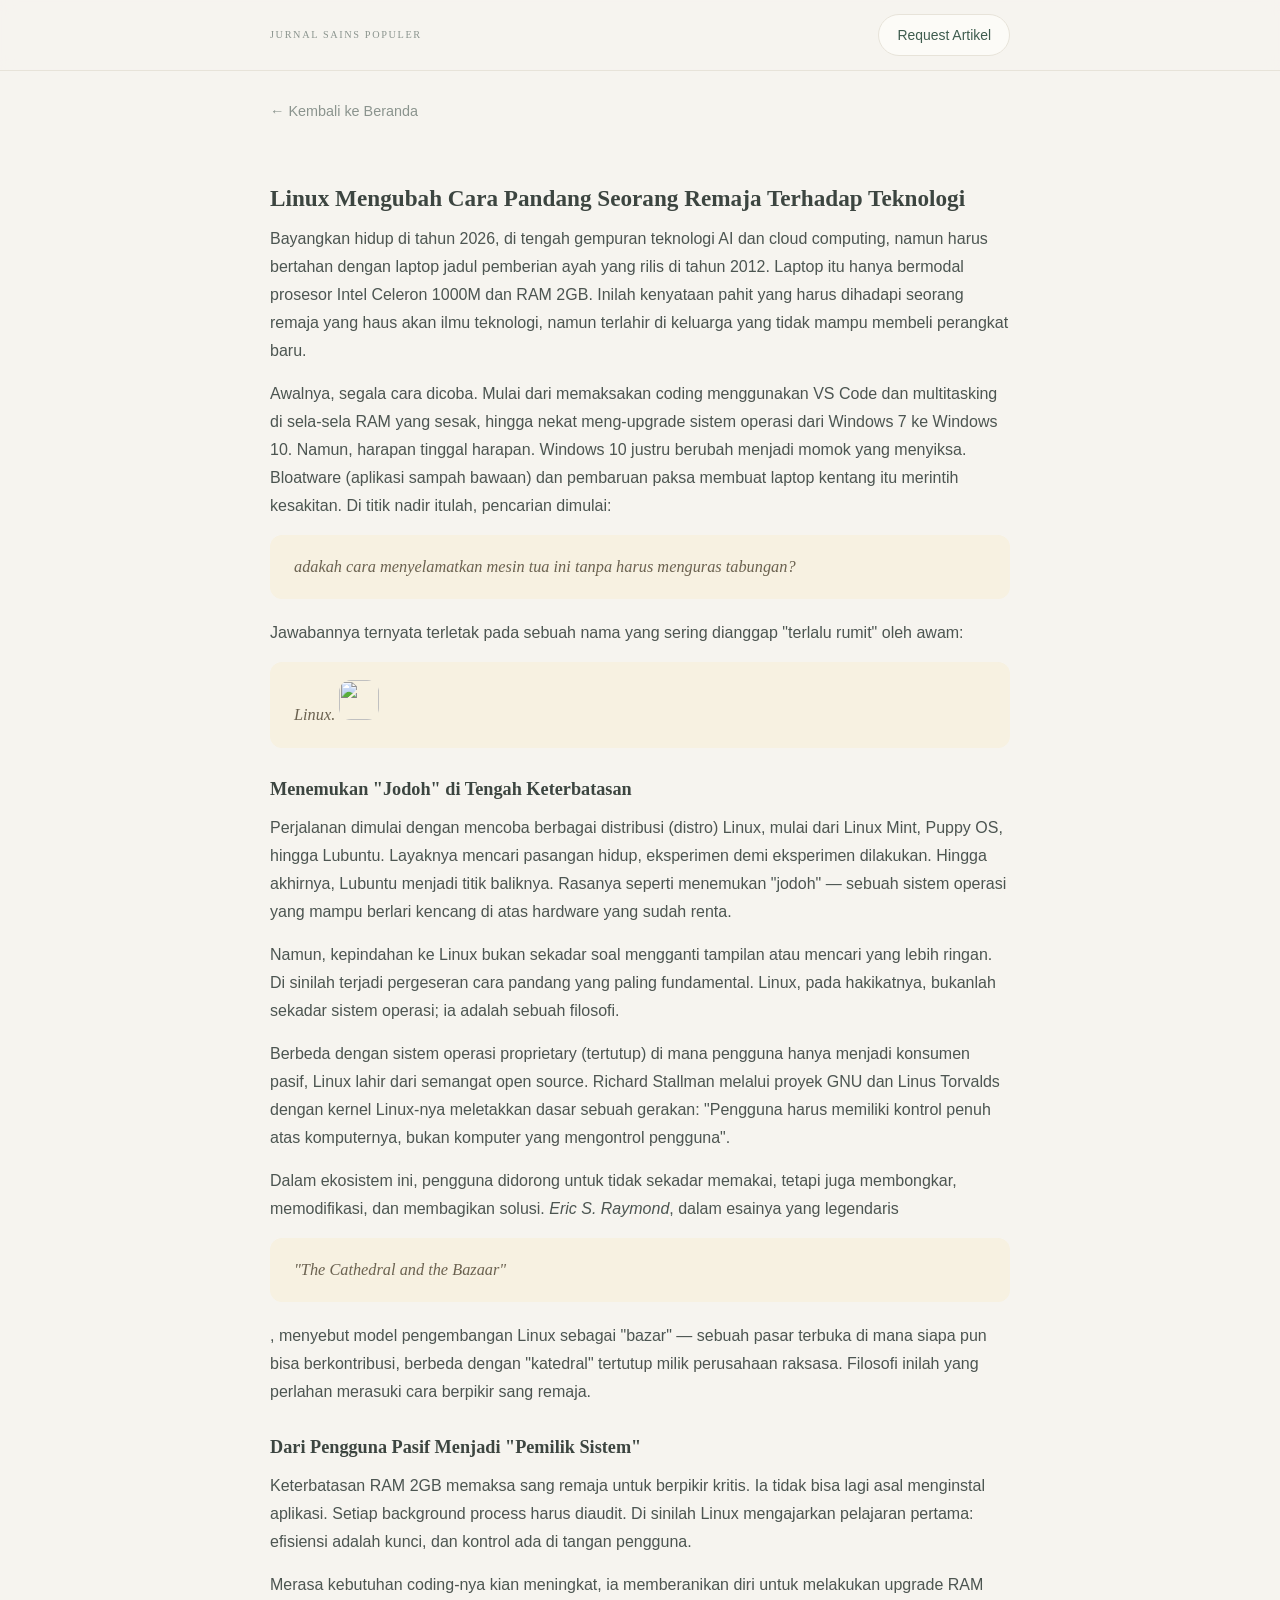
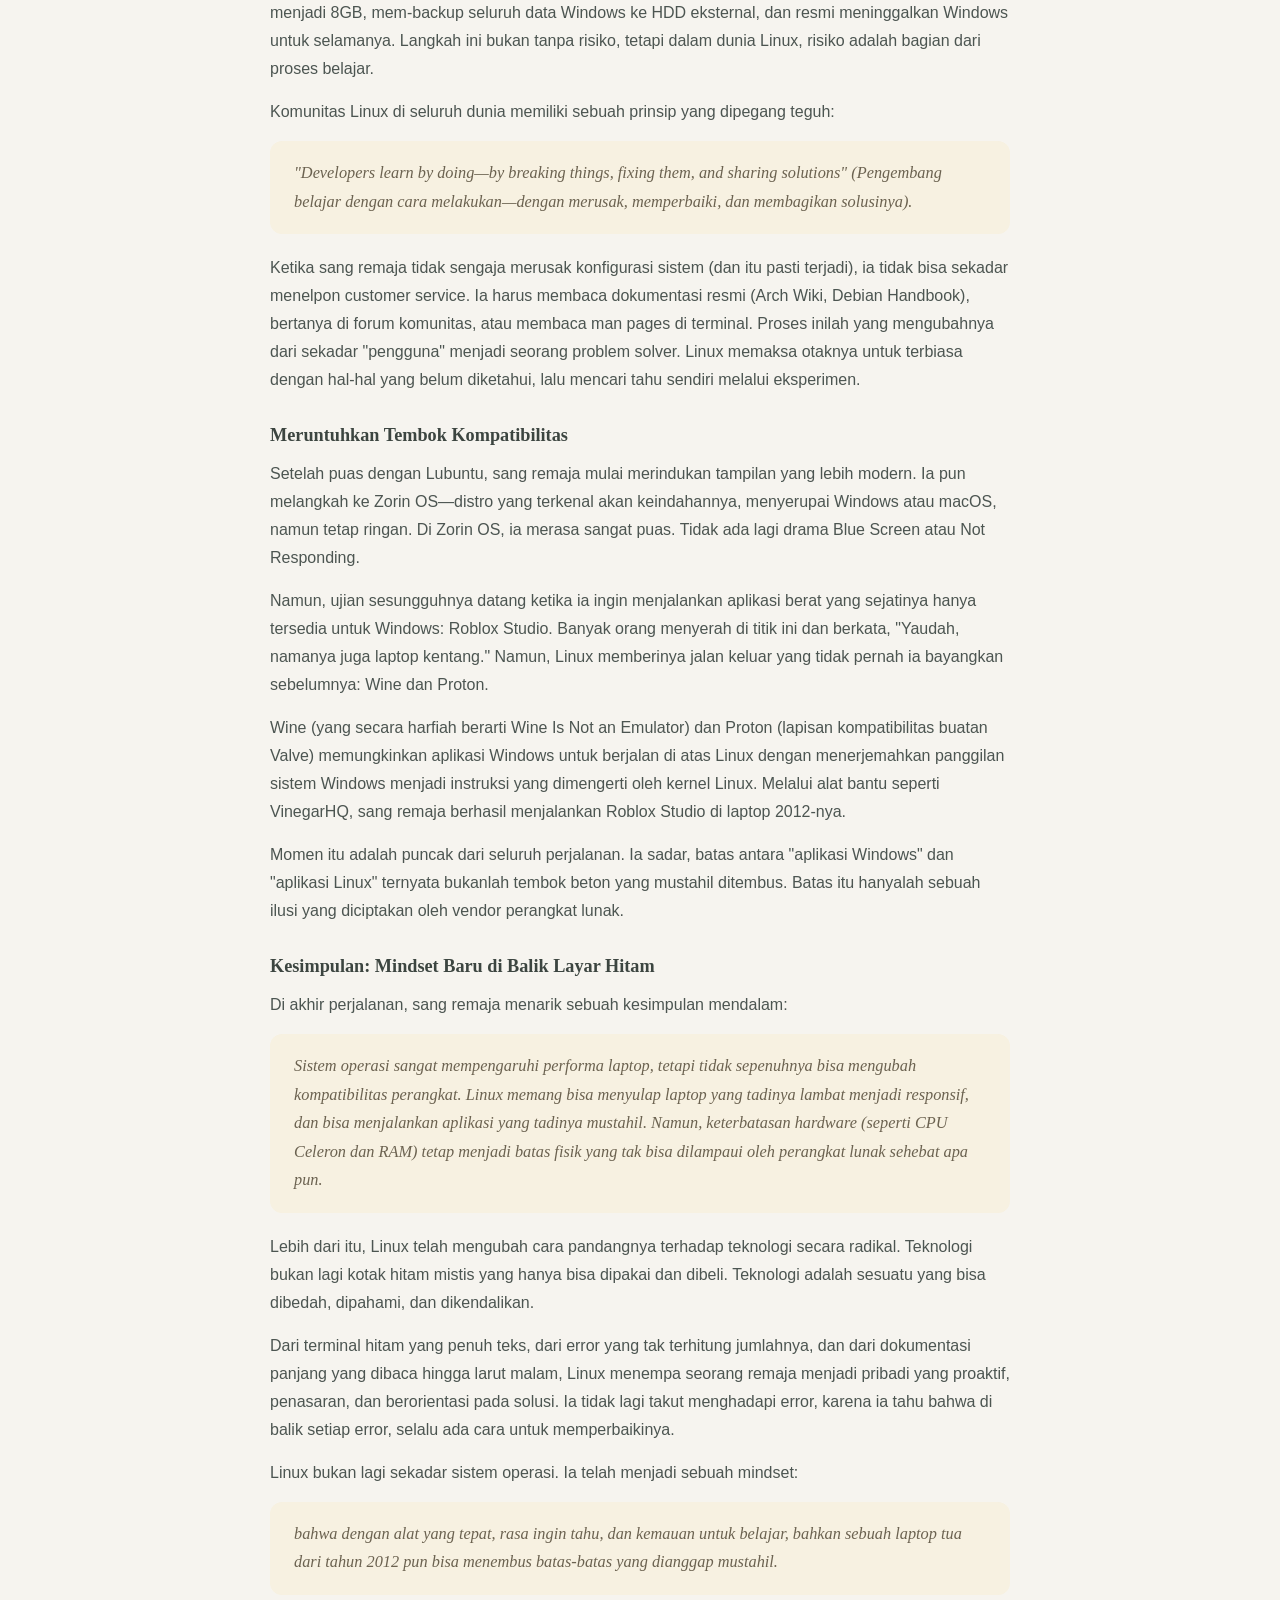
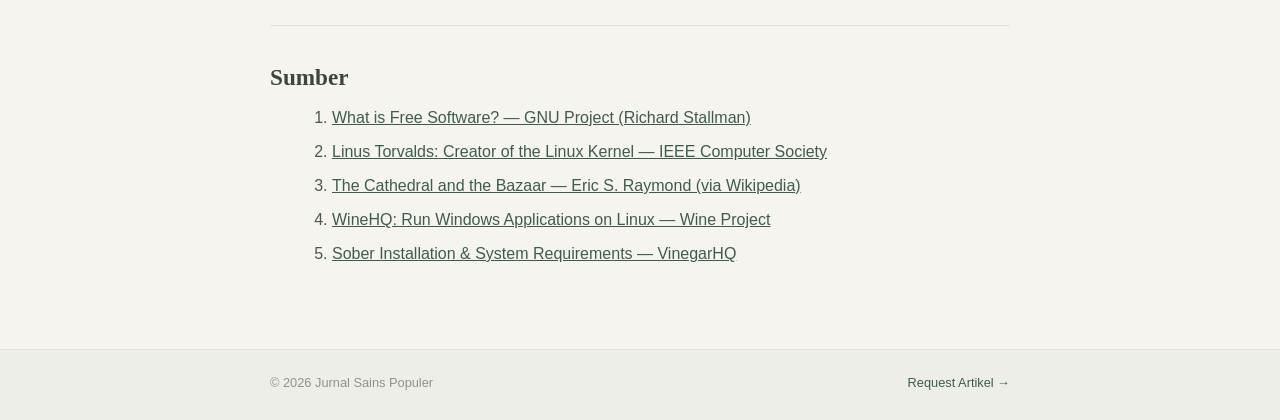
==== artikel.html @ 6168093f "update artikel.html" ====
<!DOCTYPE html>
<html lang="id">
<head>
  <meta charset="UTF-8" />
  <meta name="viewport" content="width=device-width, initial-scale=1.0" />
  <title>Artikel</title>
  <meta name="description" content="Artikel ilmiah populer." />
  <link rel="icon" href="data:image/svg+xml,%3Csvg xmlns='http://www.w3.org/2000/svg' viewBox='0 0 64 64'%3E%3Ccircle cx='32' cy='32' r='28' fill='%23a9c2b3'/%3E%3Ccircle cx='32' cy='32' r='11' fill='%23f6f4ef'/%3E%3C/svg%3E" />
  <link rel="stylesheet" href="style.css" />
</head>
<body>

  <!-- ===== HEADER (sama di semua halaman) ===== -->
  <header class="site-header">
    <div class="wrap header-inner">
      <a class="logo" href="index.html"><small>Jurnal Sains Populer</small></a>
      <a class="btn-header" href="mailto:bisma2024surabaya@gmail.com?subject=Request%20Artikel%20Ilmiah%20Populer">Request Artikel</a>
    </div>
  </header>

  <main class="wrap">
    <a class="back" href="index.html">← Kembali ke Beranda</a>

    <article>
      <!-- ==========================================================
           HALAMAN ARTIKEL — TEKS SENGAJA DIKOSONGKAN (isi sendiri)

           • Semua style sudah siap: cukup tulis teks di dalam
             .article-head dan .article-body mengikuti contoh.
           • Contoh di bawah masih dibungkus tanda komentar sehingga
             tidak terlihat. Hapus tanda pembungkusnya untuk melihat
             stylenya, lalu ganti dengan tulisanmu sendiri.
           • Untuk artikel baru: salin file ini, ganti nama filenya
             (mis. artikel-2.html), lalu tambahkan kartunya di
             index.html.
           ========================================================== -->

      <!-- ===== KEPALA ARTIKEL: kategori, judul, penulis ===== -->
      <header class="article-head">
        <!-- CONTOH (hapus pembungkus komentar untuk mencoba):

        <p class="card-cat"><span class="dot dot-fisika"></span>Fisika</p>
        <h1 class="article-title">Judul artikel ditulis di sini</h1>
        <p class="lede">Kalimat pembuka singkat yang menggambarkan isi artikel.</p>
        <p class="byline">Oleh <strong>Nama Penulis</strong> · 5 menit baca</p>

        -->
      </header>

      <!-- ===== ISI ARTIKEL: tulis teks di sini ===== -->
      <div class="article-body">
        <!-- CONTOH FORMAT (hapus pembungkus komentar untuk mencoba):

        <p>Paragraf pembuka artikel. Ceritakan dengan singkat mengapa topik ini menarik dan penting untuk dibaca.</p>

        <h2>Judul Bagian</h2>
        <p>Isi paragraf bagian ini. Tulis sepanjang yang kamu mau, gaya tulisannya sudah menyesuaikan secara otomatis.</p>

        <h3>Sub-bagian</h3>
        <p>Isi sub-bagian ditulis di sini.</p>

        <div class="quote">
          <p>"Kalimat penting atau kutipan menarik ditulis di sini."</p>
          <cite>Sumber atau nama tokoh</cite>
        </div>

        <ul>
          <li>Poin daftar pertama</li>
          <li>Poin daftar kedua</li>
        </ul>

        <div class="fact">
          <p class="fact-title">Tahukah kamu?</p>
          <p>Fakta singkat yang menarik ditulis di sini.</p>
        </div>

        <hr />

        <p>Paragraf penutup artikel.</p>

        -->
<h2>Linux Mengubah Cara Pandang Seorang Remaja Terhadap Teknologi</h2>

<p> Bayangkan hidup di tahun 2026, di tengah gempuran teknologi AI dan cloud computing, namun harus bertahan dengan laptop jadul pemberian ayah yang rilis di tahun 2012. Laptop itu hanya bermodal prosesor Intel Celeron 1000M dan RAM 2GB. Inilah kenyataan pahit yang harus dihadapi seorang remaja yang haus akan ilmu teknologi, namun terlahir di keluarga yang tidak mampu membeli perangkat baru.</p>

<p> Awalnya, segala cara dicoba. Mulai dari memaksakan coding menggunakan VS Code dan multitasking di sela-sela RAM yang sesak, hingga nekat meng-upgrade sistem operasi dari Windows 7 ke Windows 10. Namun, harapan tinggal harapan. Windows 10 justru berubah menjadi momok yang menyiksa. Bloatware (aplikasi sampah bawaan) dan pembaruan paksa membuat laptop kentang itu merintih kesakitan. Di titik nadir itulah, pencarian dimulai: <div class="quote">adakah cara menyelamatkan mesin tua ini tanpa harus menguras tabungan?</div></p>

<p> Jawabannya ternyata terletak pada sebuah nama yang sering dianggap "terlalu rumit" oleh awam: <div class="quote">Linux.
<img src="https://thumb.wikimedia.org/wikipedia/commons/thumb/3/35/Tux.svg/1280px-Tux.svg.png?utm_source=en.wikipedia.org&utm_campaign=index&utm_content=thumbnail" width="40" height="40"></div></p>

<h3>Menemukan "Jodoh" di Tengah Keterbatasan</h3>

<p> Perjalanan dimulai dengan mencoba berbagai distribusi (distro) Linux, mulai dari Linux Mint, Puppy OS, hingga Lubuntu. Layaknya mencari pasangan hidup, eksperimen demi eksperimen dilakukan. Hingga akhirnya, Lubuntu menjadi titik baliknya. Rasanya seperti menemukan "jodoh" — sebuah sistem operasi yang mampu berlari kencang di atas hardware yang sudah renta.</p>

<p> Namun, kepindahan ke Linux bukan sekadar soal mengganti tampilan atau mencari yang lebih ringan. Di sinilah terjadi pergeseran cara pandang yang paling fundamental. Linux, pada hakikatnya, bukanlah sekadar sistem operasi; ia adalah sebuah filosofi.</p>

<p> Berbeda dengan sistem operasi proprietary (tertutup) di mana pengguna hanya menjadi konsumen pasif, Linux lahir dari semangat open source. Richard Stallman melalui proyek GNU dan Linus Torvalds dengan kernel Linux-nya meletakkan dasar sebuah gerakan: "Pengguna harus memiliki kontrol penuh atas komputernya, bukan komputer yang mengontrol pengguna".</p>

<p> Dalam ekosistem ini, pengguna didorong untuk tidak sekadar memakai, tetapi juga membongkar, memodifikasi, dan membagikan solusi. <cite>Eric S. Raymond</cite>, dalam esainya yang legendaris<div class="quote"><p>"The Cathedral and the Bazaar"</p></div>, menyebut model pengembangan Linux sebagai "bazar" — sebuah pasar terbuka di mana siapa pun bisa berkontribusi, berbeda dengan "katedral" tertutup milik perusahaan raksasa. Filosofi inilah yang perlahan merasuki cara berpikir sang remaja.</p>

<h3>Dari Pengguna Pasif Menjadi "Pemilik Sistem"</h3>

<p> Keterbatasan RAM 2GB memaksa sang remaja untuk berpikir kritis. Ia tidak bisa lagi asal menginstal aplikasi. Setiap background process harus diaudit. Di sinilah Linux mengajarkan pelajaran pertama: efisiensi adalah kunci, dan kontrol ada di tangan pengguna.</p>

<p> Merasa kebutuhan coding-nya kian meningkat, ia memberanikan diri untuk melakukan upgrade RAM menjadi 8GB, mem-backup seluruh data Windows ke HDD eksternal, dan resmi meninggalkan Windows untuk selamanya. Langkah ini bukan tanpa risiko, tetapi dalam dunia Linux, risiko adalah bagian dari proses belajar.</p>

<p> Komunitas Linux di seluruh dunia memiliki sebuah prinsip yang dipegang teguh: <div class="quote">"Developers learn by doing—by breaking things, fixing them, and sharing solutions" (Pengembang belajar dengan cara melakukan—dengan merusak, memperbaiki, dan membagikan solusinya).</div></p>

<p> Ketika sang remaja tidak sengaja merusak konfigurasi sistem (dan itu pasti terjadi), ia tidak bisa sekadar menelpon customer service. Ia harus membaca dokumentasi resmi (Arch Wiki, Debian Handbook), bertanya di forum komunitas, atau membaca man pages di terminal. Proses inilah yang mengubahnya dari sekadar "pengguna" menjadi seorang problem solver. Linux memaksa otaknya untuk terbiasa dengan hal-hal yang belum diketahui, lalu mencari tahu sendiri melalui eksperimen.</p>

<h3>Meruntuhkan Tembok Kompatibilitas</h3>

<p> Setelah puas dengan Lubuntu, sang remaja mulai merindukan tampilan yang lebih modern. Ia pun melangkah ke Zorin OS—distro yang terkenal akan keindahannya, menyerupai Windows atau macOS, namun tetap ringan. Di Zorin OS, ia merasa sangat puas. Tidak ada lagi drama Blue Screen atau Not Responding.</p>

<p> Namun, ujian sesungguhnya datang ketika ia ingin menjalankan aplikasi berat yang sejatinya hanya tersedia untuk Windows: Roblox Studio. Banyak orang menyerah di titik ini dan berkata, "Yaudah, namanya juga laptop kentang." Namun, Linux memberinya jalan keluar yang tidak pernah ia bayangkan sebelumnya: Wine dan Proton.</p>

<p> Wine (yang secara harfiah berarti Wine Is Not an Emulator) dan Proton (lapisan kompatibilitas buatan Valve) memungkinkan aplikasi Windows untuk berjalan di atas Linux dengan menerjemahkan panggilan sistem Windows menjadi instruksi yang dimengerti oleh kernel Linux. Melalui alat bantu seperti VinegarHQ, sang remaja berhasil menjalankan Roblox Studio di laptop 2012-nya.</p>

<p> Momen itu adalah puncak dari seluruh perjalanan. Ia sadar, batas antara "aplikasi Windows" dan "aplikasi Linux" ternyata bukanlah tembok beton yang mustahil ditembus. Batas itu hanyalah sebuah ilusi yang diciptakan oleh vendor perangkat lunak.</p>

<h3>Kesimpulan: Mindset Baru di Balik Layar Hitam</h3>

<p> Di akhir perjalanan, sang remaja menarik sebuah kesimpulan mendalam: <div class="quote">Sistem operasi sangat mempengaruhi performa laptop, tetapi tidak sepenuhnya bisa mengubah kompatibilitas perangkat. Linux memang bisa menyulap laptop yang tadinya lambat menjadi responsif, dan bisa menjalankan aplikasi yang tadinya mustahil. Namun, keterbatasan hardware (seperti CPU Celeron dan RAM) tetap menjadi batas fisik yang tak bisa dilampaui oleh perangkat lunak sehebat apa pun.</div></p>

<p> Lebih dari itu, Linux telah mengubah cara pandangnya terhadap teknologi secara radikal. Teknologi bukan lagi kotak hitam mistis yang hanya bisa dipakai dan dibeli. Teknologi adalah sesuatu yang bisa dibedah, dipahami, dan dikendalikan.</p>

<p> Dari terminal hitam yang penuh teks, dari error yang tak terhitung jumlahnya, dan dari dokumentasi panjang yang dibaca hingga larut malam, Linux menempa seorang remaja menjadi pribadi yang proaktif, penasaran, dan berorientasi pada solusi. Ia tidak lagi takut menghadapi error, karena ia tahu bahwa di balik setiap error, selalu ada cara untuk memperbaikinya.</p>

<p> Linux bukan lagi sekadar sistem operasi. Ia telah menjadi sebuah mindset: <div class="quote">bahwa dengan alat yang tepat, rasa ingin tahu, dan kemauan untuk belajar, bahkan sebuah laptop tua dari tahun 2012 pun bisa menembus batas-batas yang dianggap mustahil.</div></p>

<hr />

<h2>Sumber</h2>
<ol>
  <li>
    <a href="https://www.gnu.org/philosophy/free-sw.html" target="_blank">
      What is Free Software? — GNU Project (Richard Stallman)
    </a>
  </li>
  <li>
    <a href="https://www.computer.org/profiles/linus-torvalds" target="_blank">
      Linus Torvalds: Creator of the Linux Kernel — IEEE Computer Society
    </a>
  </li>
  <li>
    <a href="https://en.wikipedia.org/wiki/The_Cathedral_and_the_Bazaar" target="_blank">
      The Cathedral and the Bazaar — Eric S. Raymond (via Wikipedia)
    </a>
  </li>
  <li>
    <a href="https://www.winehq.org/" target="_blank">
      WineHQ: Run Windows Applications on Linux — Wine Project
    </a>
  </li>
  <li>
    <a href="https://vinegarhq.org/Sober/Installation.html" target="_blank">
      Sober Installation & System Requirements — VinegarHQ
    </a>
  </li>
</ol>
      </div>
    </article>
  </main>

  <!-- ===== FOOTER (sama di semua halaman) ===== -->
  <footer class="site-footer">
    <div class="wrap footer-bottom">
      <span>© <span data-year>2026</span> Jurnal Sains Populer</span>
      <a href="mailto:bisma2024surabaya@gmail.com?subject=Request%20Artikel%20Ilmiah%20Populer">Request Artikel →</a>
    </div>
  </footer>

  <script src="script.js"></script>
</body>
</html>
---- style.css ----
/* ============================================================
   Spektrum — versi sederhana (HTML + CSS + JS murni)
   Palet lembut kontras rendah: kertas ivory hangat, tinta hijau
   keabu-abuan, aksen sage. Tanpa hitam murni & warna pekat.
   ============================================================ */

:root {
  --bg: #f6f4ef;          /* kertas ivory */
  --surface: #fcfbf7;     /* kartu */
  --ink: #4c5551;         /* teks utama, bukan hitam */
  --ink-strong: #3c4540;  /* judul */
  --muted: #8b948e;       /* teks sekunder */
  --border: #e7e3d9;      /* garis halus */
  --accent: #5f8272;      /* sage */
  --accent-dark: #3e5c4e;
  --accent-soft: #e9f0ec; /* sage sangat muda */
  --amber-soft: #f7f1e1;  /* kutipan */
  --radius: 14px;
  --font-head: Georgia, "Times New Roman", serif;
}

* { box-sizing: border-box; }

html { scroll-behavior: smooth; }

body {
  margin: 0;
  background: var(--bg);
  color: var(--ink);
  font-family: -apple-system, BlinkMacSystemFont, "Segoe UI", Roboto, "Helvetica Neue", Arial, sans-serif;
  font-size: 16px;
  line-height: 1.75;
  -webkit-font-smoothing: antialiased;
}

::selection { background: #dbe6de; }

a:focus-visible {
  outline: 2px solid #9db8ab;
  outline-offset: 2px;
  border-radius: 4px;
}

.wrap { max-width: 780px; margin: 0 auto; padding: 0 20px; }

/* ---------- Header (sama di semua halaman) ---------- */
.site-header {
  position: sticky;
  top: 0;
  z-index: 10;
  background: rgba(246, 244, 239, 0.92);
  backdrop-filter: blur(8px);
  border-bottom: 1px solid var(--border);
}

.header-inner {
  display: flex;
  align-items: center;
  justify-content: space-between;
  gap: 16px;
  padding: 14px 20px;
}

.logo {
  font-family: var(--font-head);
  font-weight: 700;
  font-size: 1.3rem;
  color: var(--ink-strong);
  text-decoration: none;
  display: flex;
  align-items: baseline;
  gap: 10px;
  white-space: nowrap;
}

.logo small {
  font-weight: 400;
  font-size: 0.64rem;
  letter-spacing: 0.16em;
  text-transform: uppercase;
  color: var(--muted);
}

.btn-header {
  border: 1px solid var(--border);
  background: var(--surface);
  color: var(--accent-dark);
  text-decoration: none;
  border-radius: 999px;
  padding: 8px 18px;
  font-size: 0.87rem;
  white-space: nowrap;
  transition: border-color 0.2s, background 0.2s;
}

.btn-header:hover { border-color: #9db8ab; background: var(--accent-soft); }

/* ---------- Beranda: sapaan pembuka ---------- */
.intro { padding-top: 44px; }

.intro h1 {
  font-family: var(--font-head);
  font-weight: 600;
  font-size: 2.15rem;
  line-height: 1.2;
  color: var(--ink-strong);
  margin: 0 0 12px;
}

.intro p {
  color: var(--muted);
  max-width: 620px;
  margin: 0;
  font-size: 0.98rem;
}

.section-head {
  display: flex;
  align-items: baseline;
  gap: 10px;
  margin: 40px 0 18px;
}

.section-head h2 {
  font-family: var(--font-head);
  font-weight: 600;
  font-size: 1.35rem;
  color: var(--ink-strong);
  margin: 0;
}

.section-head span { font-size: 0.85rem; color: var(--muted); }

/* ---------- Kartu pilihan artikel ---------- */
.card {
  display: block;
  background: var(--surface);
  border: 1px solid var(--border);
  border-radius: var(--radius);
  padding: 22px 26px;
  text-decoration: none;
  color: inherit;
  transition: border-color 0.2s, transform 0.2s, box-shadow 0.2s;
}

.card + .card { margin-top: 14px; } /* jarak antar kartu bila pilihan ditambah */

.card:hover {
  border-color: #ccd8cd;
  transform: translateY(-2px);
  box-shadow: 0 8px 22px rgba(60, 69, 64, 0.07);
}

.card-cat {
  display: flex;
  align-items: center;
  gap: 7px;
  font-size: 0.74rem;
  letter-spacing: 0.07em;
  text-transform: uppercase;
  color: var(--muted);
  margin: 0;
}

.card-dot-meta {
  margin-left: auto;
  letter-spacing: 0;
  text-transform: none;
  font-size: 0.78rem;
}

.card h3 {
  font-family: var(--font-head);
  font-weight: 600;
  font-size: 1.3rem;
  line-height: 1.35;
  color: var(--ink-strong);
  margin: 8px 0;
  transition: color 0.2s;
}

.card:hover h3 { color: var(--accent-dark); }

.card-excerpt {
  color: var(--muted);
  font-size: 0.93rem;
  line-height: 1.65;
  margin: 0;
}

/* Titik warna kategori (ganti sesuai kebutuhan) */
.dot {
  width: 8px;
  height: 8px;
  border-radius: 50%;
  display: inline-block;
  flex-shrink: 0;
}

.dot-fisika      { background: #7c9c8c; }
.dot-antariksa   { background: #918aab; }
.dot-biologi     { background: #8ba36c; }
.dot-bumi        { background: #b39a6e; }
.dot-teknologi   { background: #7d9dab; }
.dot-kesehatan   { background: #b78d97; }

/* ---------- Panel request artikel ---------- */
.request {
  margin: 46px 0 8px;
  background: var(--accent-soft);
  border: 1px solid #d5e2d9;
  border-radius: var(--radius);
  padding: 34px 30px;
  text-align: center;
}

.request h2 {
  font-family: var(--font-head);
  font-weight: 600;
  font-size: 1.3rem;
  color: var(--ink-strong);
  margin: 0 0 8px;
}

.request > p {
  color: var(--ink);
  max-width: 480px;
  margin: 0 auto 20px;
  font-size: 0.95rem;
}

.request .request-mail {
  margin: 16px auto 0;
  font-size: 0.84rem;
  color: var(--muted);
}

.btn {
  display: inline-block;
  background: var(--accent);
  color: #f6f4ef;
  border-radius: 999px;
  padding: 11px 28px;
  text-decoration: none;
  font-size: 0.92rem;
  font-weight: 600;
  transition: background 0.2s;
}

.btn:hover { background: #55776a; }

/* ---------- Halaman artikel ---------- */
.back {
  display: inline-block;
  margin: 28px 0 22px;
  color: var(--muted);
  text-decoration: none;
  font-size: 0.9rem;
  transition: color 0.2s;
}

.back:hover { color: var(--accent-dark); }

.article-head { margin-bottom: 10px; }

.article-title {
  font-family: var(--font-head);
  font-weight: 600;
  font-size: 2rem;
  line-height: 1.25;
  color: var(--ink-strong);
  margin: 10px 0 14px;
}

.lede {
  color: var(--muted);
  font-size: 1.03rem;
  margin: 0 0 10px;
}

.byline {
  font-size: 0.86rem;
  color: var(--muted);
  margin: 0 0 26px;
}

.byline strong { color: var(--ink); font-weight: 600; }

.article-body { padding-bottom: 10px; }

.article-body p { margin: 0 0 15px; }

.article-body h2 {
  font-family: var(--font-head);
  font-weight: 600;
  font-size: 1.45rem;
  line-height: 1.3;
  color: var(--ink-strong);
  margin: 36px 0 12px;
}

.article-body h3 {
  font-family: var(--font-head);
  font-weight: 600;
  font-size: 1.14rem;
  color: var(--ink-strong);
  margin: 26px 0 8px;
}

.article-body a { color: var(--accent-dark); }

.article-body img { max-width: 100%; border-radius: 12px; }

.article-body ul,
.article-body ol { margin: 0 0 15px 22px; }

.article-body li { margin-bottom: 6px; }

.article-body hr {
  border: none;
  border-top: 1px solid var(--border);
  margin: 30px 0;
}

/* Kutipan */
.quote {
  background: var(--amber-soft);
  border-radius: 12px;
  padding: 18px 24px;
  margin: 0 0 20px;
  font-family: var(--font-head);
  font-style: italic;
  font-size: 1.02rem;
  color: #6b6250;
}

.quote p { margin: 0; }

.quote cite {
  display: block;
  margin-top: 10px;
  font-style: normal;
  font-family: -apple-system, BlinkMacSystemFont, "Segoe UI", Roboto, sans-serif;
  font-size: 0.84rem;
  color: var(--muted);
}

/* Kotak "Tahukah kamu?" */
.fact {
  background: #edf2ec;
  border-left: 3px solid #9db8ab;
  border-radius: 0 12px 12px 0;
  padding: 14px 20px;
  margin: 0 0 20px;
  font-size: 0.96rem;
}

.fact-title {
  font-weight: 700;
  color: #4e6e5e;
  margin: 0 0 4px;
  font-size: 0.88rem;
  letter-spacing: 0.03em;
}

.fact p { margin: 0; }

/* ---------- Footer ---------- */
.site-footer {
  margin-top: 56px;
  background: #edeee7;
  border-top: 1px solid var(--border);
}

.footer-bottom {
  display: flex;
  flex-wrap: wrap;
  align-items: center;
  justify-content: space-between;
  gap: 10px;
  padding-top: 22px;
  padding-bottom: 26px;
  font-size: 0.8rem;
  color: var(--muted);
}

.footer-bottom a {
  color: var(--accent-dark);
  text-decoration: none;
}

.footer-bottom a:hover { text-decoration: underline; }

/* ---------- Responsif ---------- */
@media (max-width: 560px) {
  .header-inner { padding: 12px 16px; gap: 10px; }
  .logo { font-size: 1.12rem; }
  .logo small { display: none; }
  .btn-header { padding: 7px 14px; font-size: 0.82rem; }
  .intro { padding-top: 32px; }
  .intro h1 { font-size: 1.62rem; }
  .card { padding: 18px; }
  .card-dot-meta { margin-left: 0; }
  .article-title { font-size: 1.55rem; }
  .request { padding: 26px 20px; }
  .footer-bottom { flex-direction: column; text-align: center; }
}
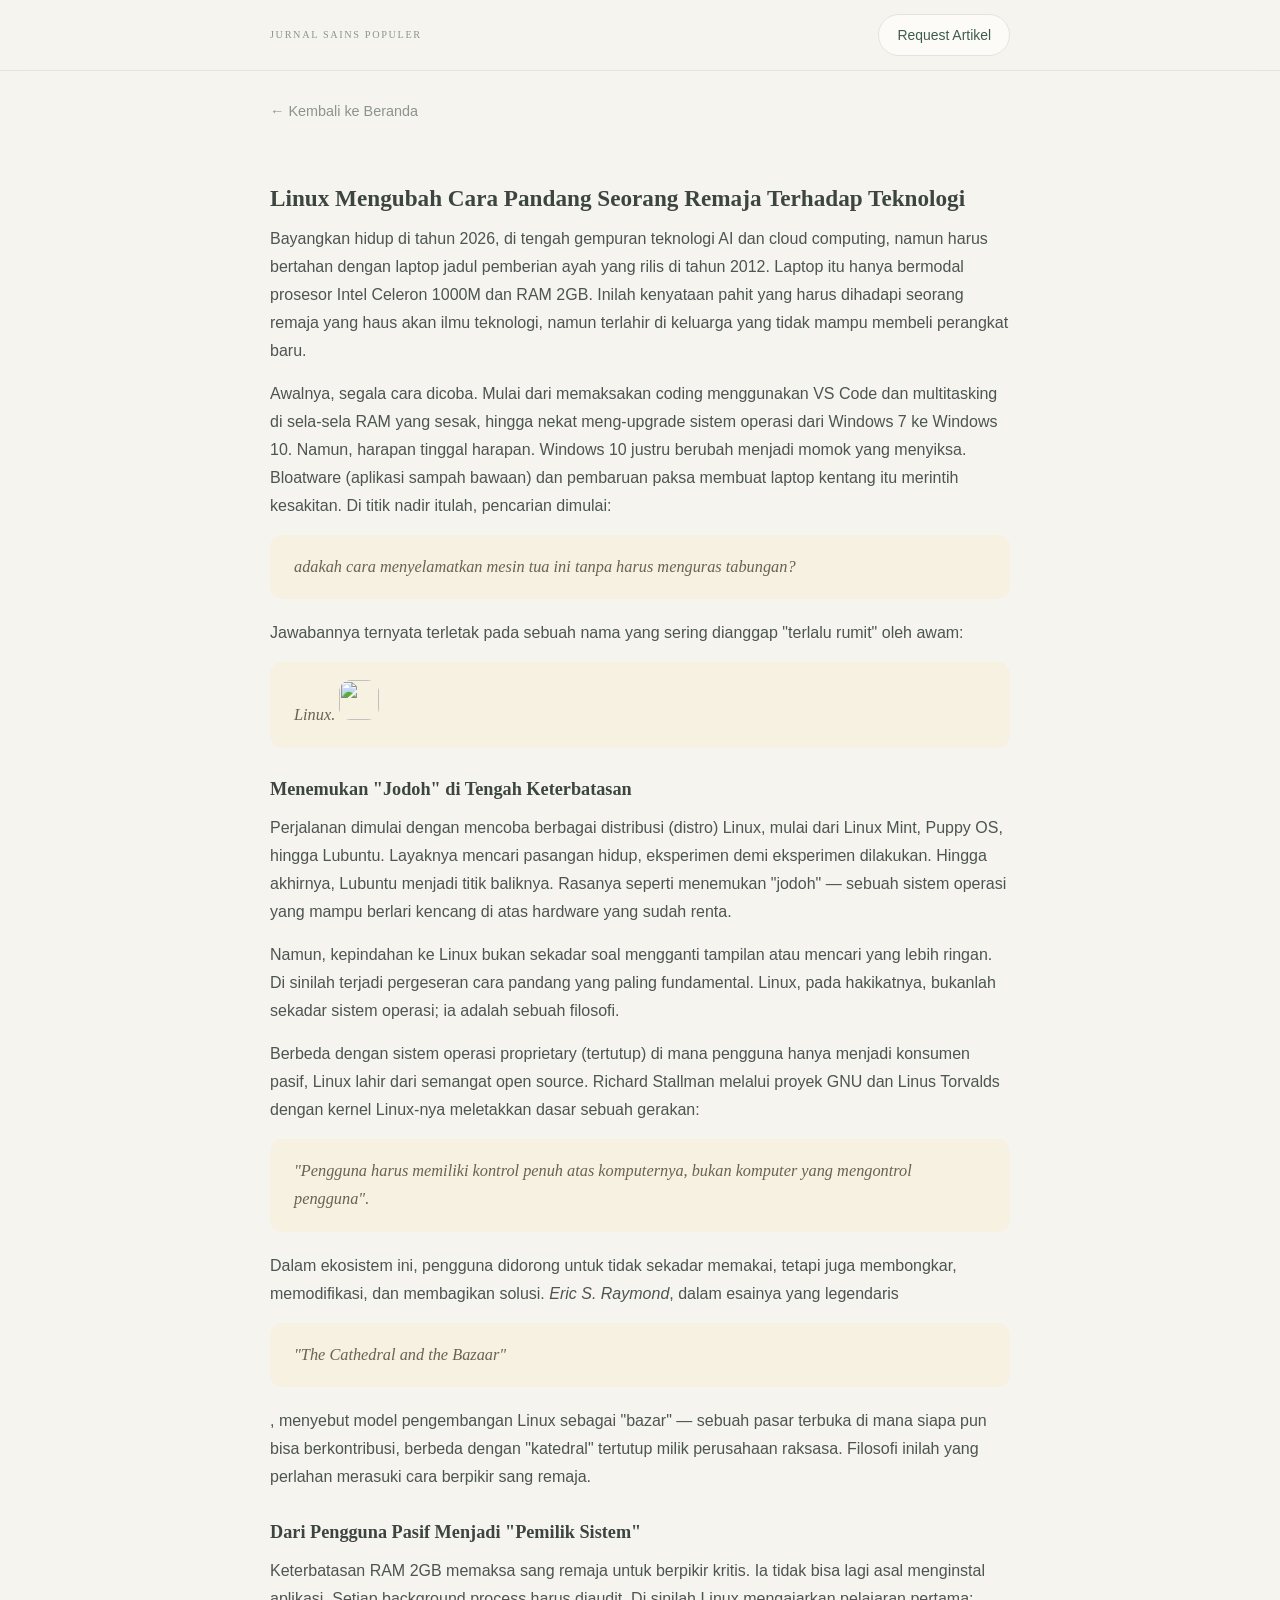
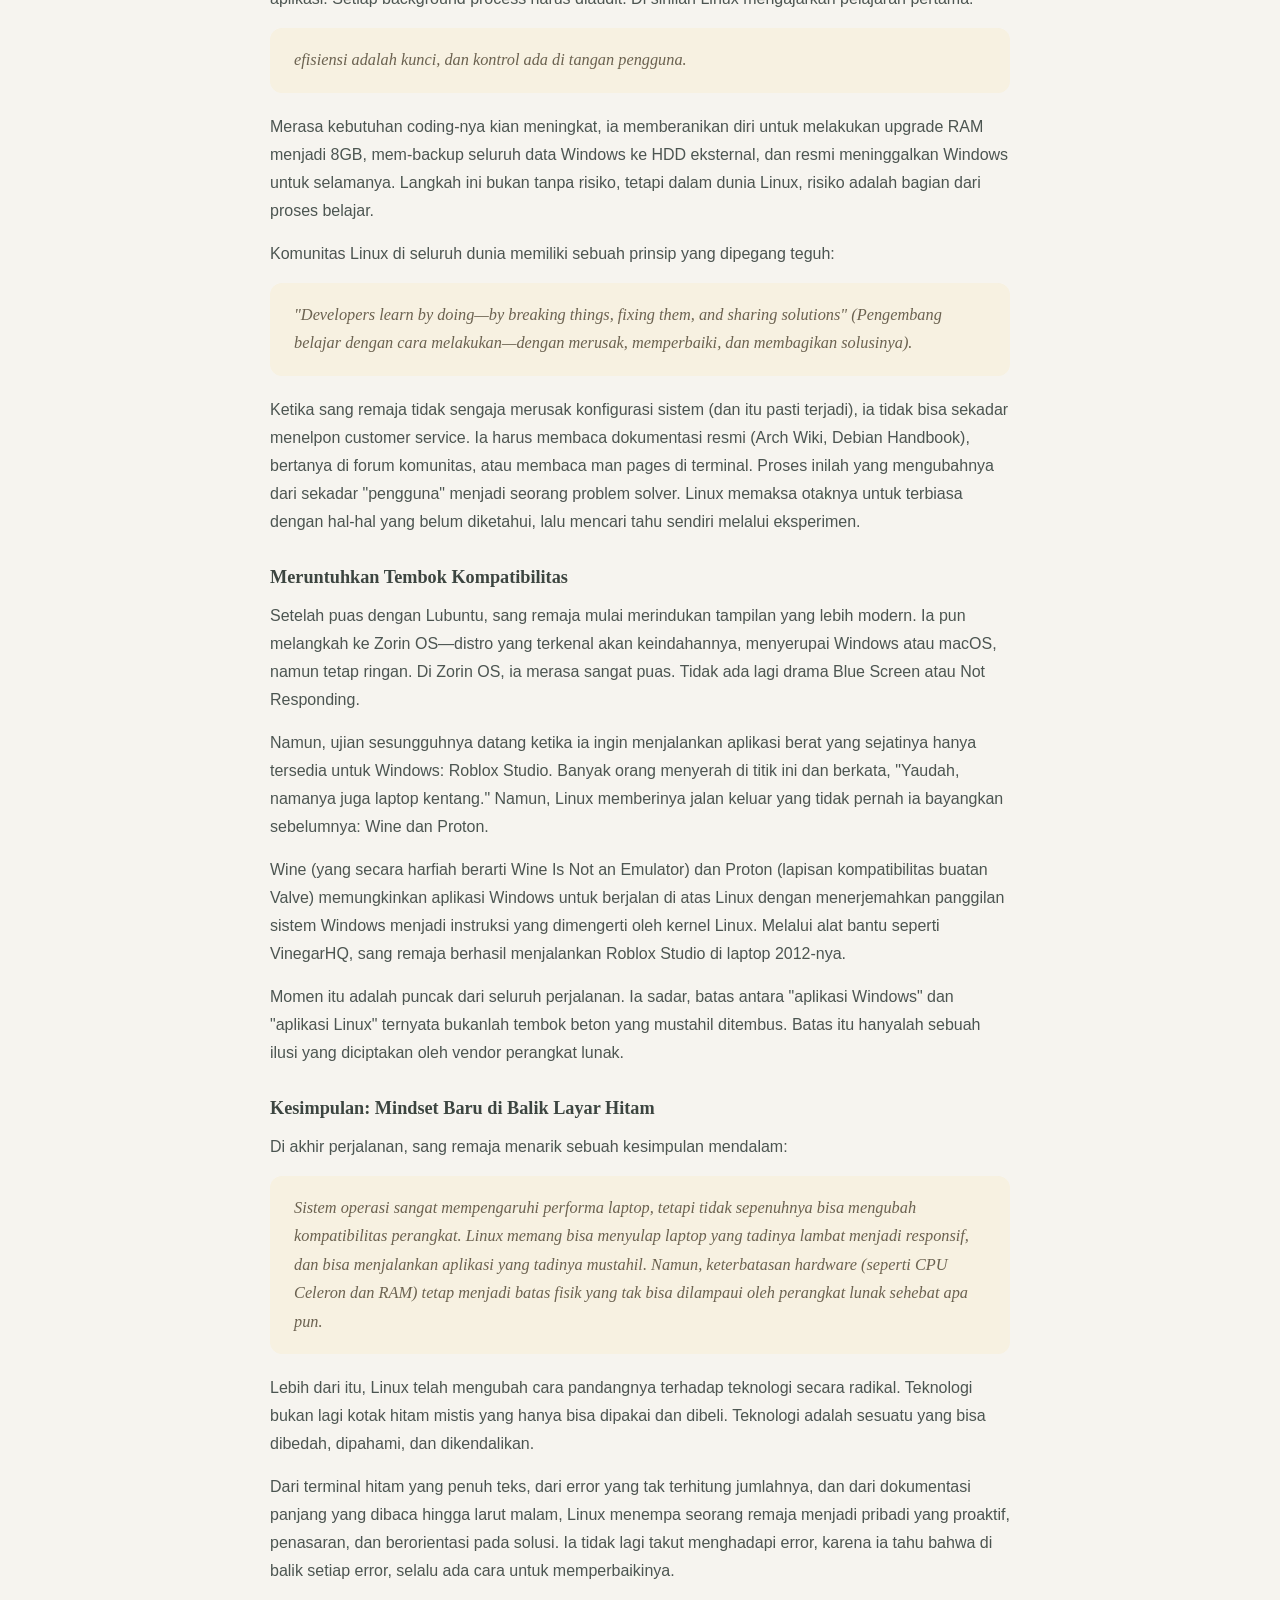
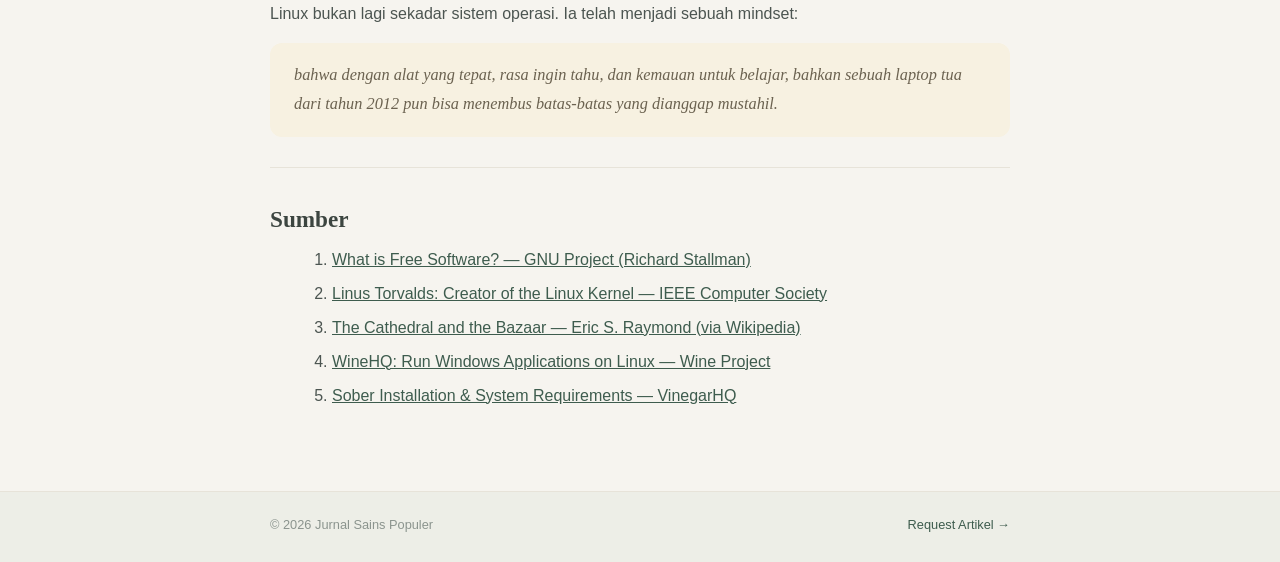
==== commit 4aff963d: "update artikel.html" ====
--- a/artikel.html
+++ b/artikel.html
@@ -94,13 +94,13 @@
 
 <p> Namun, kepindahan ke Linux bukan sekadar soal mengganti tampilan atau mencari yang lebih ringan. Di sinilah terjadi pergeseran cara pandang yang paling fundamental. Linux, pada hakikatnya, bukanlah sekadar sistem operasi; ia adalah sebuah filosofi.</p>
 
-<p> Berbeda dengan sistem operasi proprietary (tertutup) di mana pengguna hanya menjadi konsumen pasif, Linux lahir dari semangat open source. Richard Stallman melalui proyek GNU dan Linus Torvalds dengan kernel Linux-nya meletakkan dasar sebuah gerakan: "Pengguna harus memiliki kontrol penuh atas komputernya, bukan komputer yang mengontrol pengguna".</p>
+<p> Berbeda dengan sistem operasi proprietary (tertutup) di mana pengguna hanya menjadi konsumen pasif, Linux lahir dari semangat open source. Richard Stallman melalui proyek GNU dan Linus Torvalds dengan kernel Linux-nya meletakkan dasar sebuah gerakan: <div class="quote">"Pengguna harus memiliki kontrol penuh atas komputernya, bukan komputer yang mengontrol pengguna".</div></p>
 
 <p> Dalam ekosistem ini, pengguna didorong untuk tidak sekadar memakai, tetapi juga membongkar, memodifikasi, dan membagikan solusi. <cite>Eric S. Raymond</cite>, dalam esainya yang legendaris<div class="quote"><p>"The Cathedral and the Bazaar"</p></div>, menyebut model pengembangan Linux sebagai "bazar" — sebuah pasar terbuka di mana siapa pun bisa berkontribusi, berbeda dengan "katedral" tertutup milik perusahaan raksasa. Filosofi inilah yang perlahan merasuki cara berpikir sang remaja.</p>
 
 <h3>Dari Pengguna Pasif Menjadi "Pemilik Sistem"</h3>
 
-<p> Keterbatasan RAM 2GB memaksa sang remaja untuk berpikir kritis. Ia tidak bisa lagi asal menginstal aplikasi. Setiap background process harus diaudit. Di sinilah Linux mengajarkan pelajaran pertama: efisiensi adalah kunci, dan kontrol ada di tangan pengguna.</p>
+<p> Keterbatasan RAM 2GB memaksa sang remaja untuk berpikir kritis. Ia tidak bisa lagi asal menginstal aplikasi. Setiap background process harus diaudit. Di sinilah Linux mengajarkan pelajaran pertama: <div class="quote">efisiensi adalah kunci, dan kontrol ada di tangan pengguna.</div></p>
 
 <p> Merasa kebutuhan coding-nya kian meningkat, ia memberanikan diri untuk melakukan upgrade RAM menjadi 8GB, mem-backup seluruh data Windows ke HDD eksternal, dan resmi meninggalkan Windows untuk selamanya. Langkah ini bukan tanpa risiko, tetapi dalam dunia Linux, risiko adalah bagian dari proses belajar.</p>
 
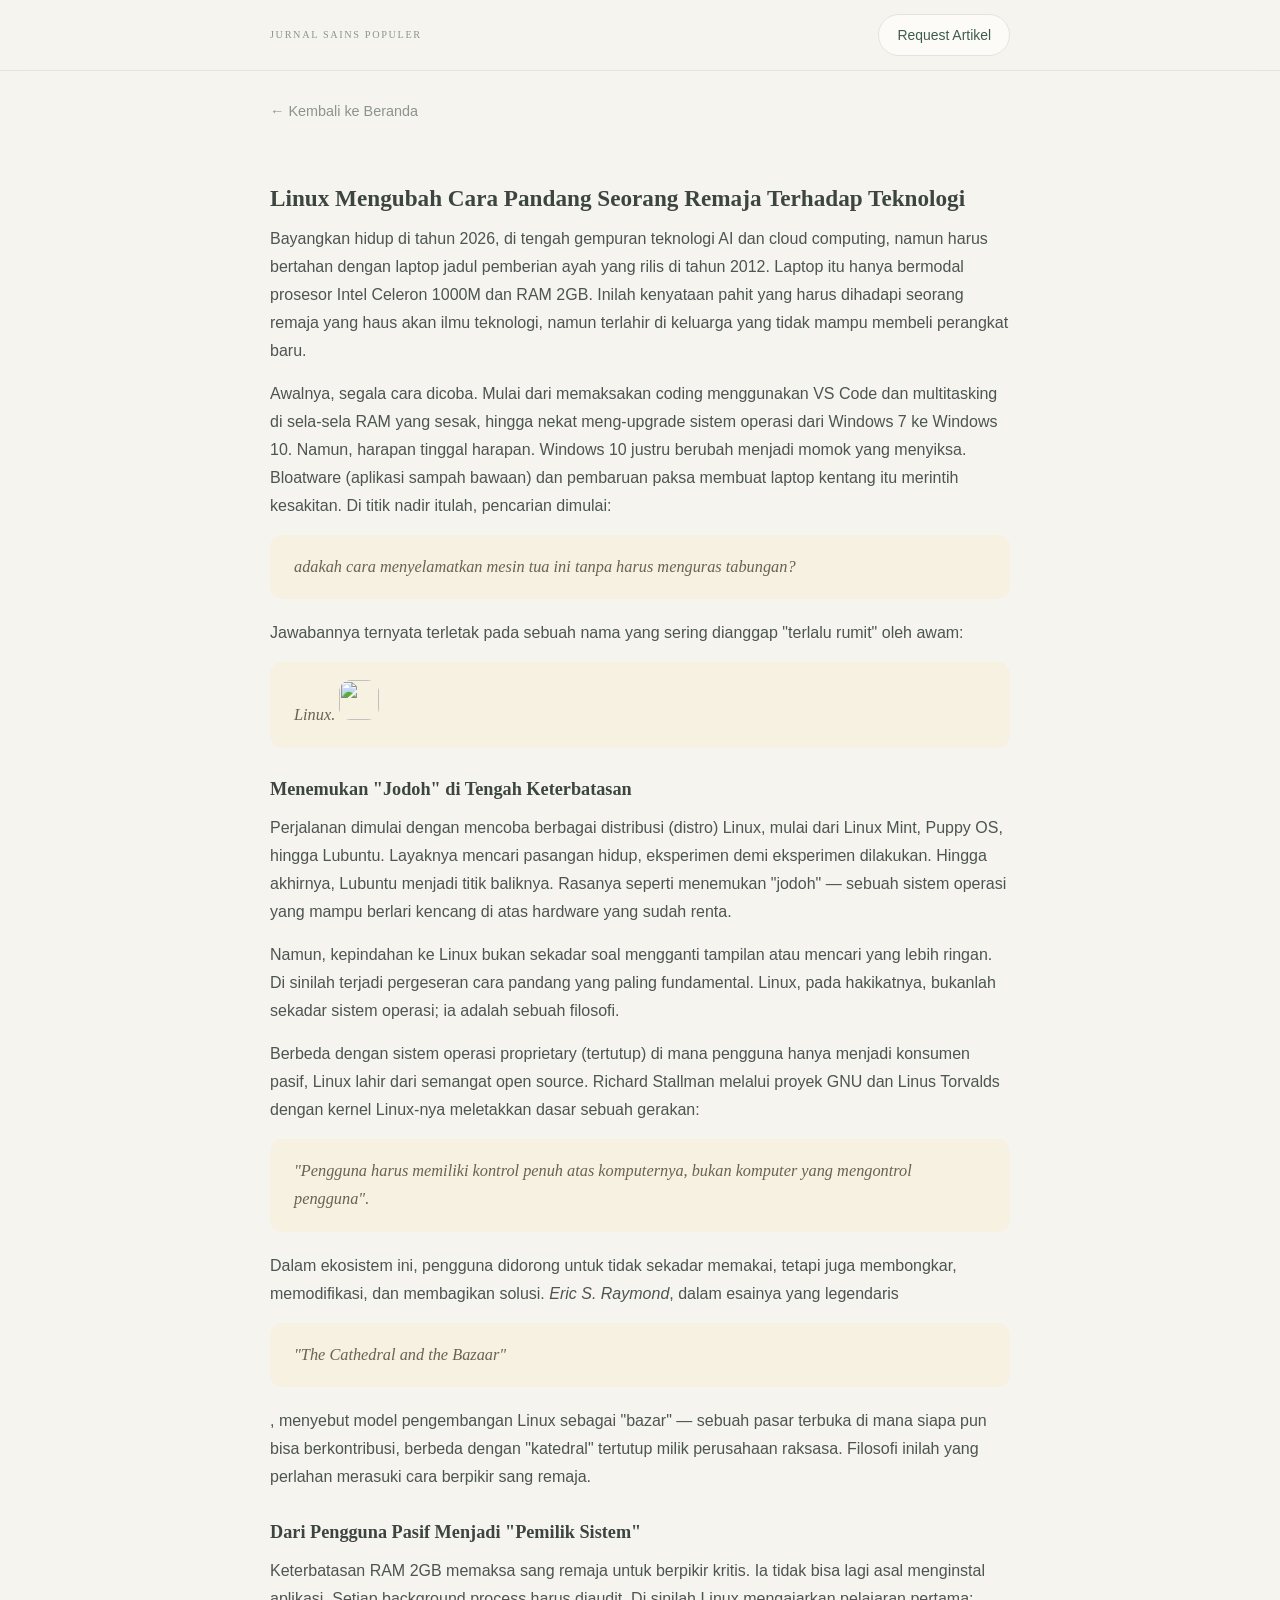
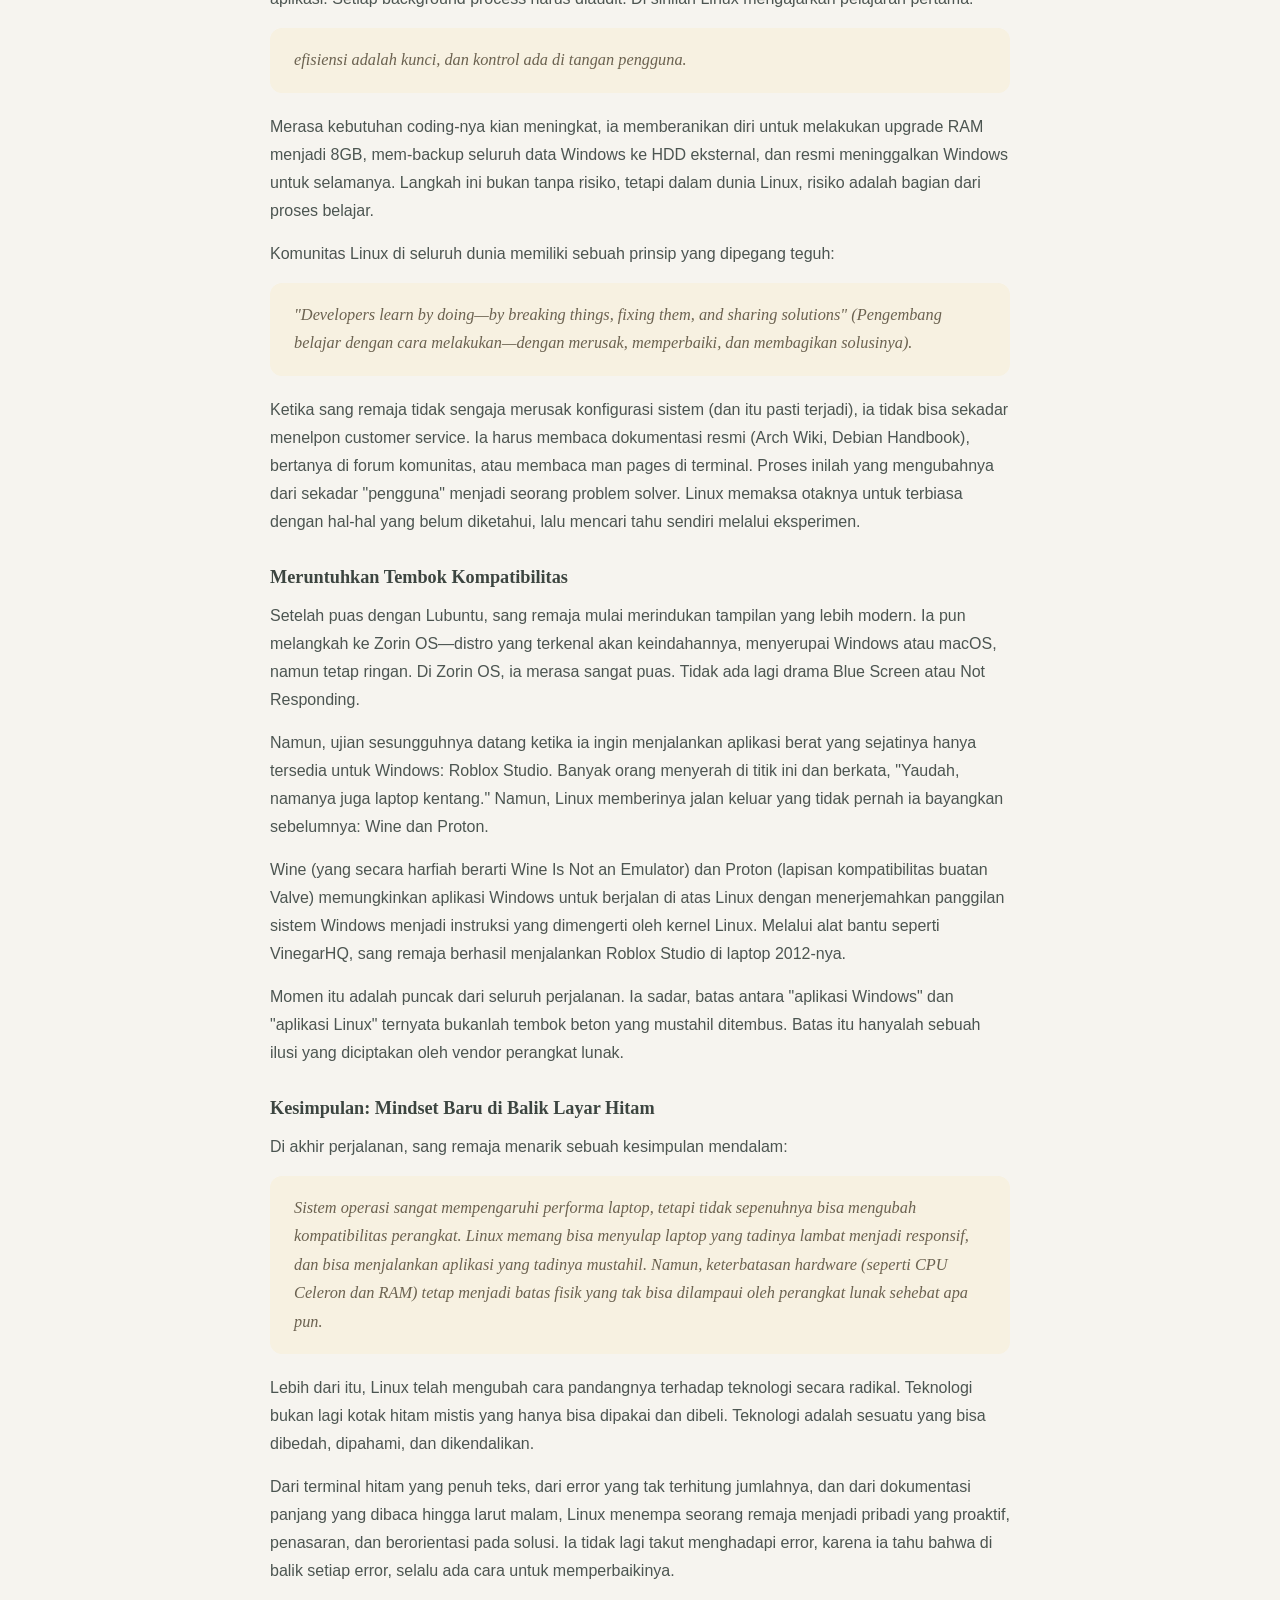
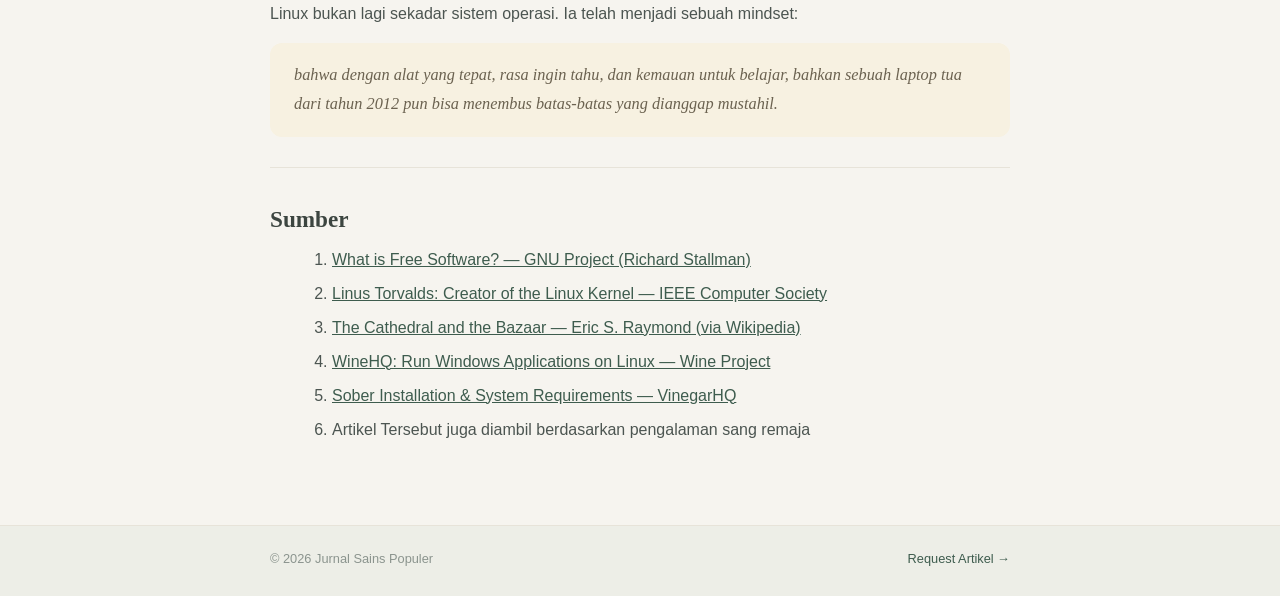
==== commit 8d92d4d8: "update artikel.html" ====
--- a/artikel.html
+++ b/artikel.html
@@ -157,6 +157,7 @@
       Sober Installation & System Requirements — VinegarHQ
     </a>
   </li>
+  <li>Artikel Tersebut juga diambil berdasarkan pengalaman sang remaja</li>
 </ol>
       </div>
     </article>
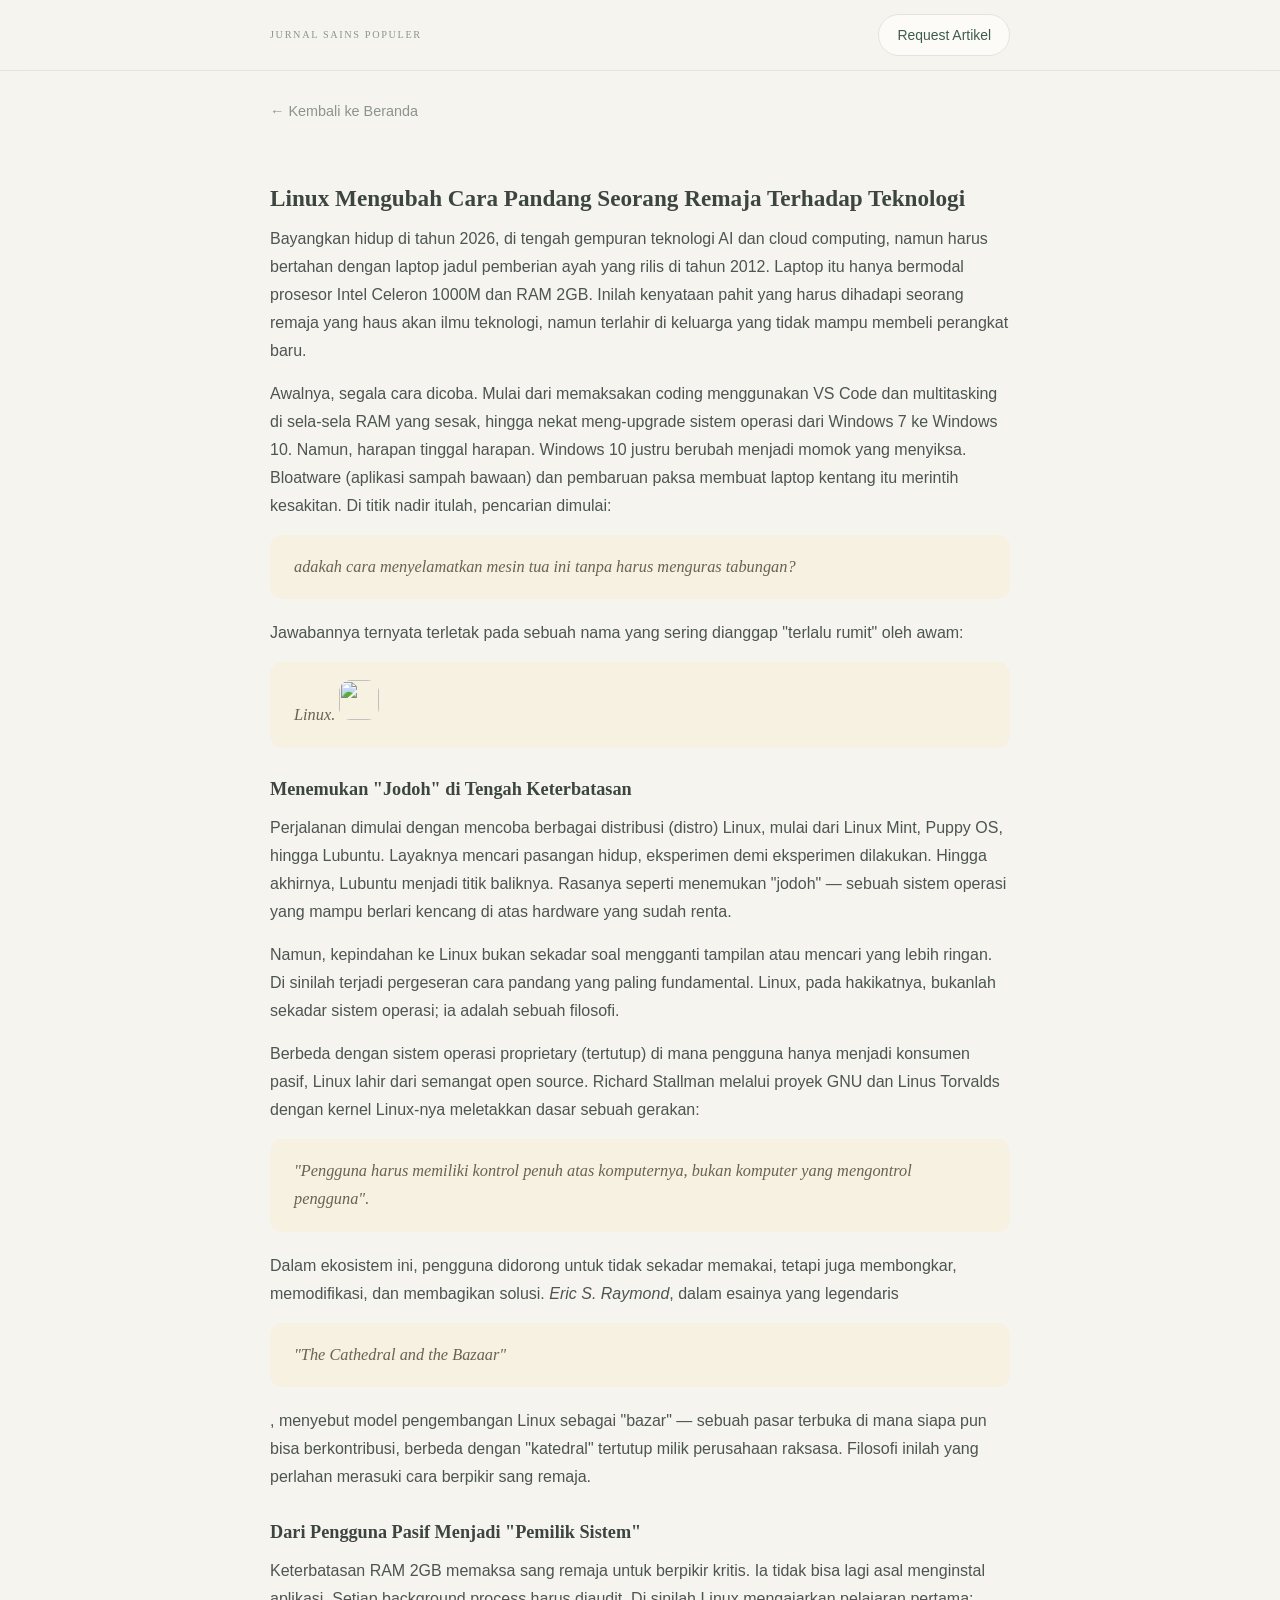
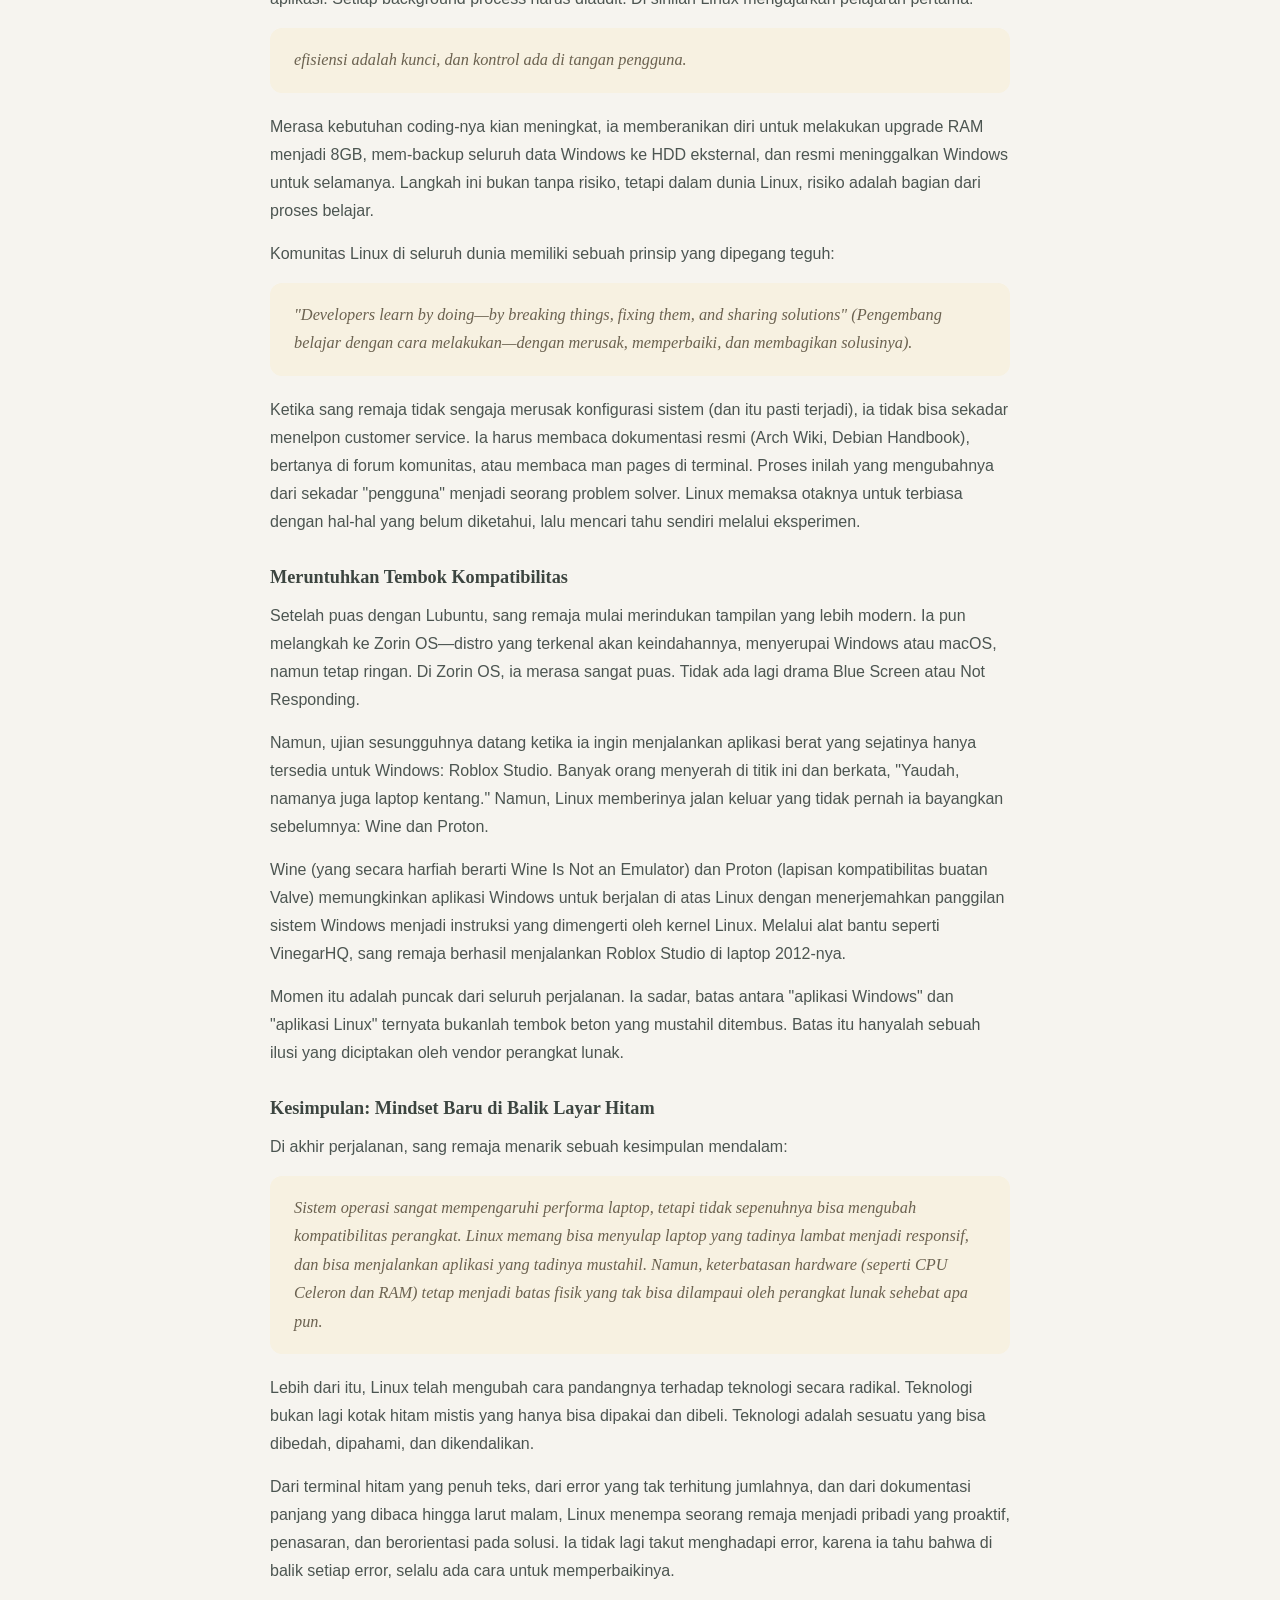
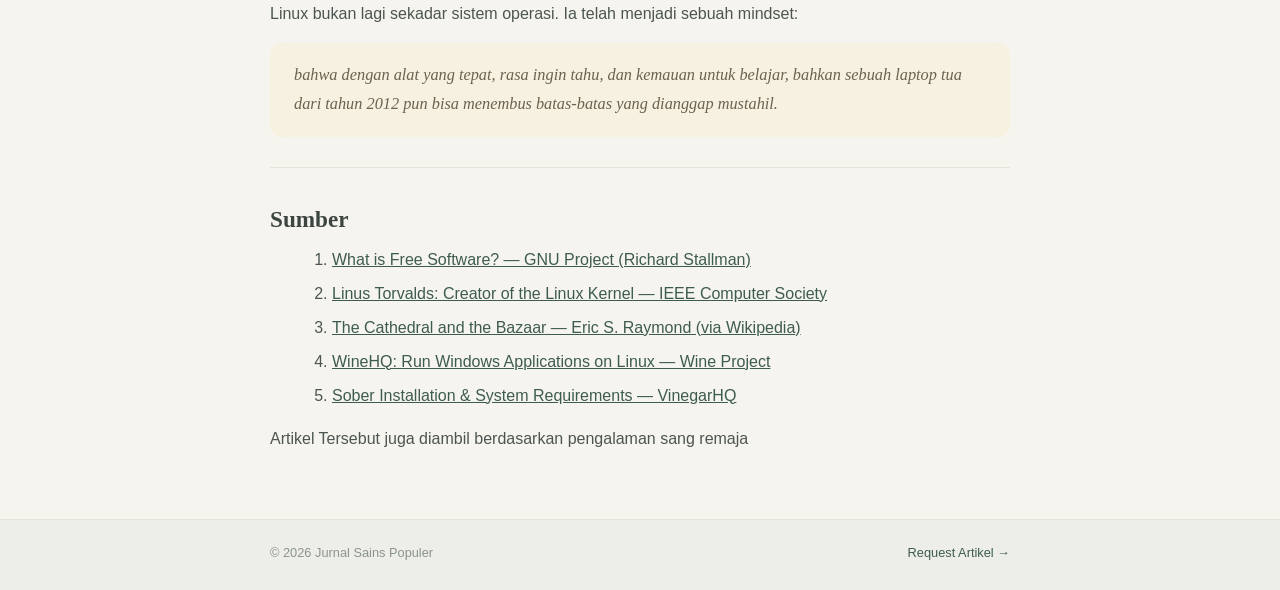
==== commit 8bba2638: "update artikel.html" ====
--- a/artikel.html
+++ b/artikel.html
@@ -157,8 +157,8 @@
       Sober Installation & System Requirements — VinegarHQ
     </a>
   </li>
-  <li>Artikel Tersebut juga diambil berdasarkan pengalaman sang remaja</li>
 </ol>
+<footer>Artikel Tersebut juga diambil berdasarkan pengalaman sang remaja</footer>
       </div>
     </article>
   </main>
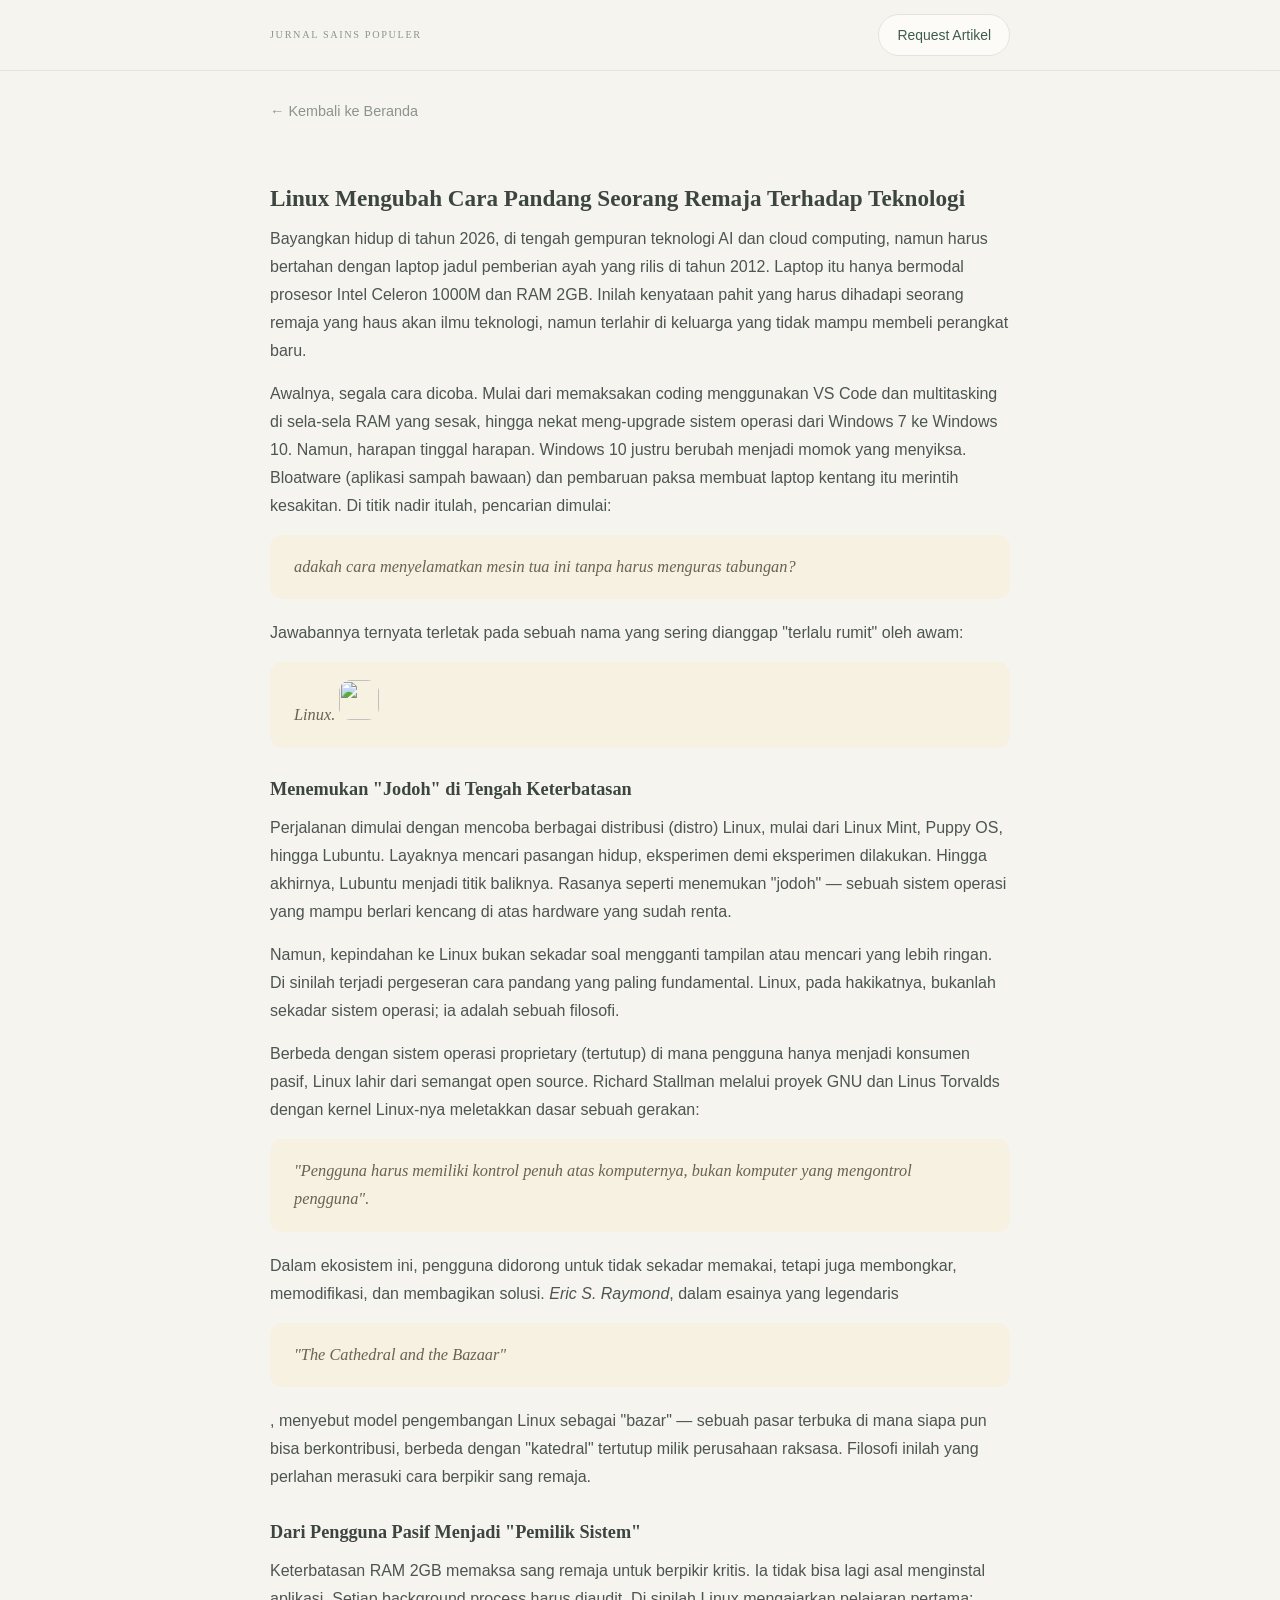
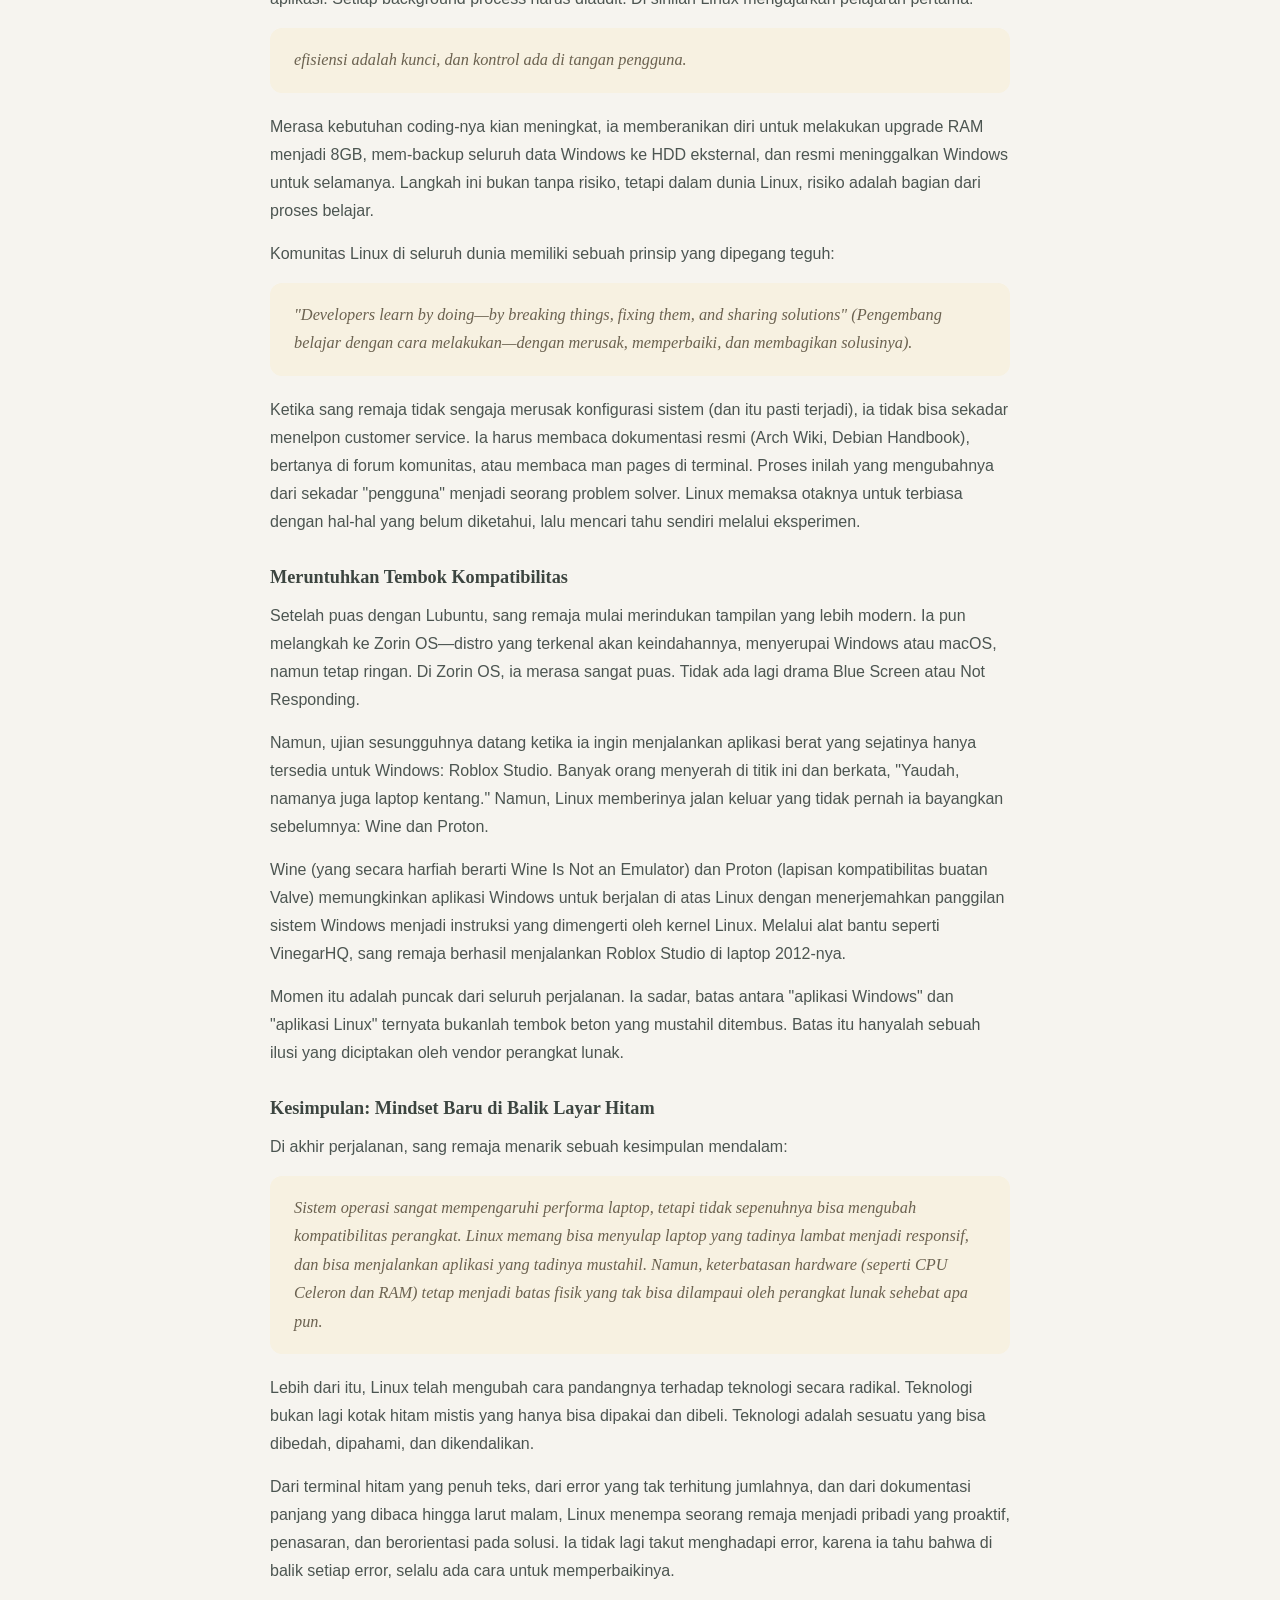
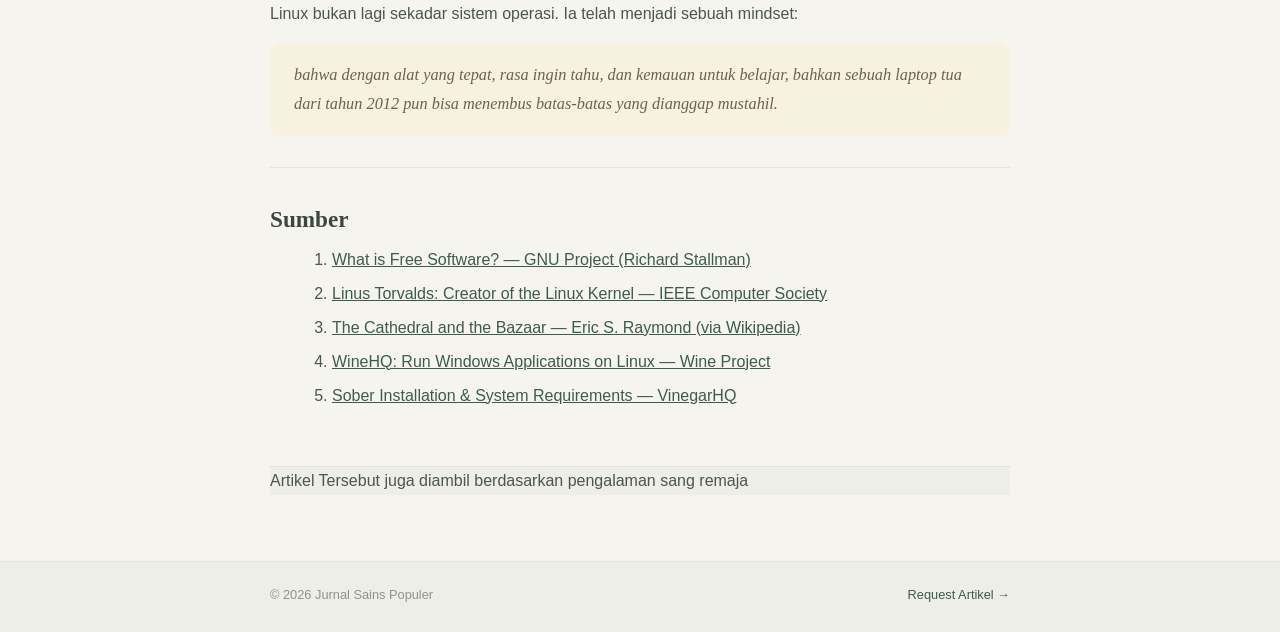
==== commit b7737a93: "update artikel.html" ====
--- a/artikel.html
+++ b/artikel.html
@@ -158,7 +158,7 @@
     </a>
   </li>
 </ol>
-<footer>Artikel Tersebut juga diambil berdasarkan pengalaman sang remaja</footer>
+<footer class="site-footer">Artikel Tersebut juga diambil berdasarkan pengalaman sang remaja</footer>
       </div>
     </article>
   </main>
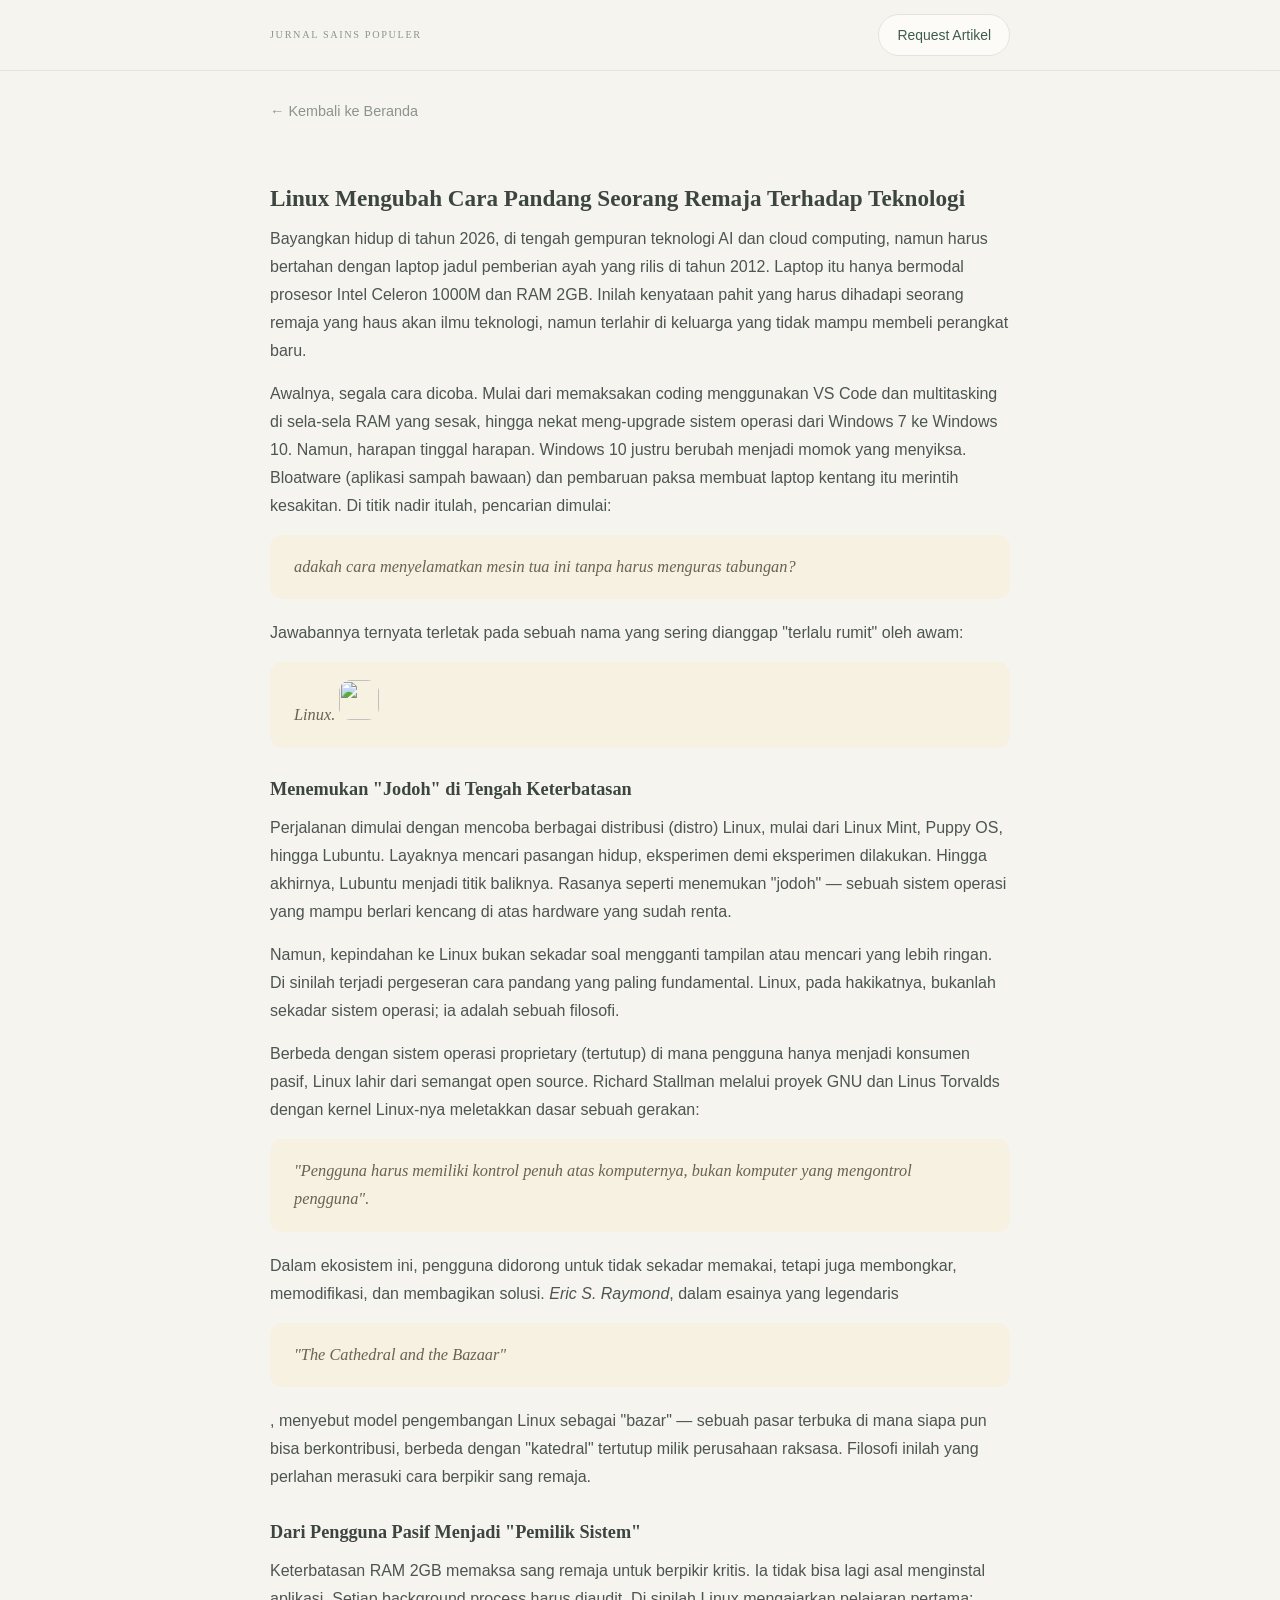
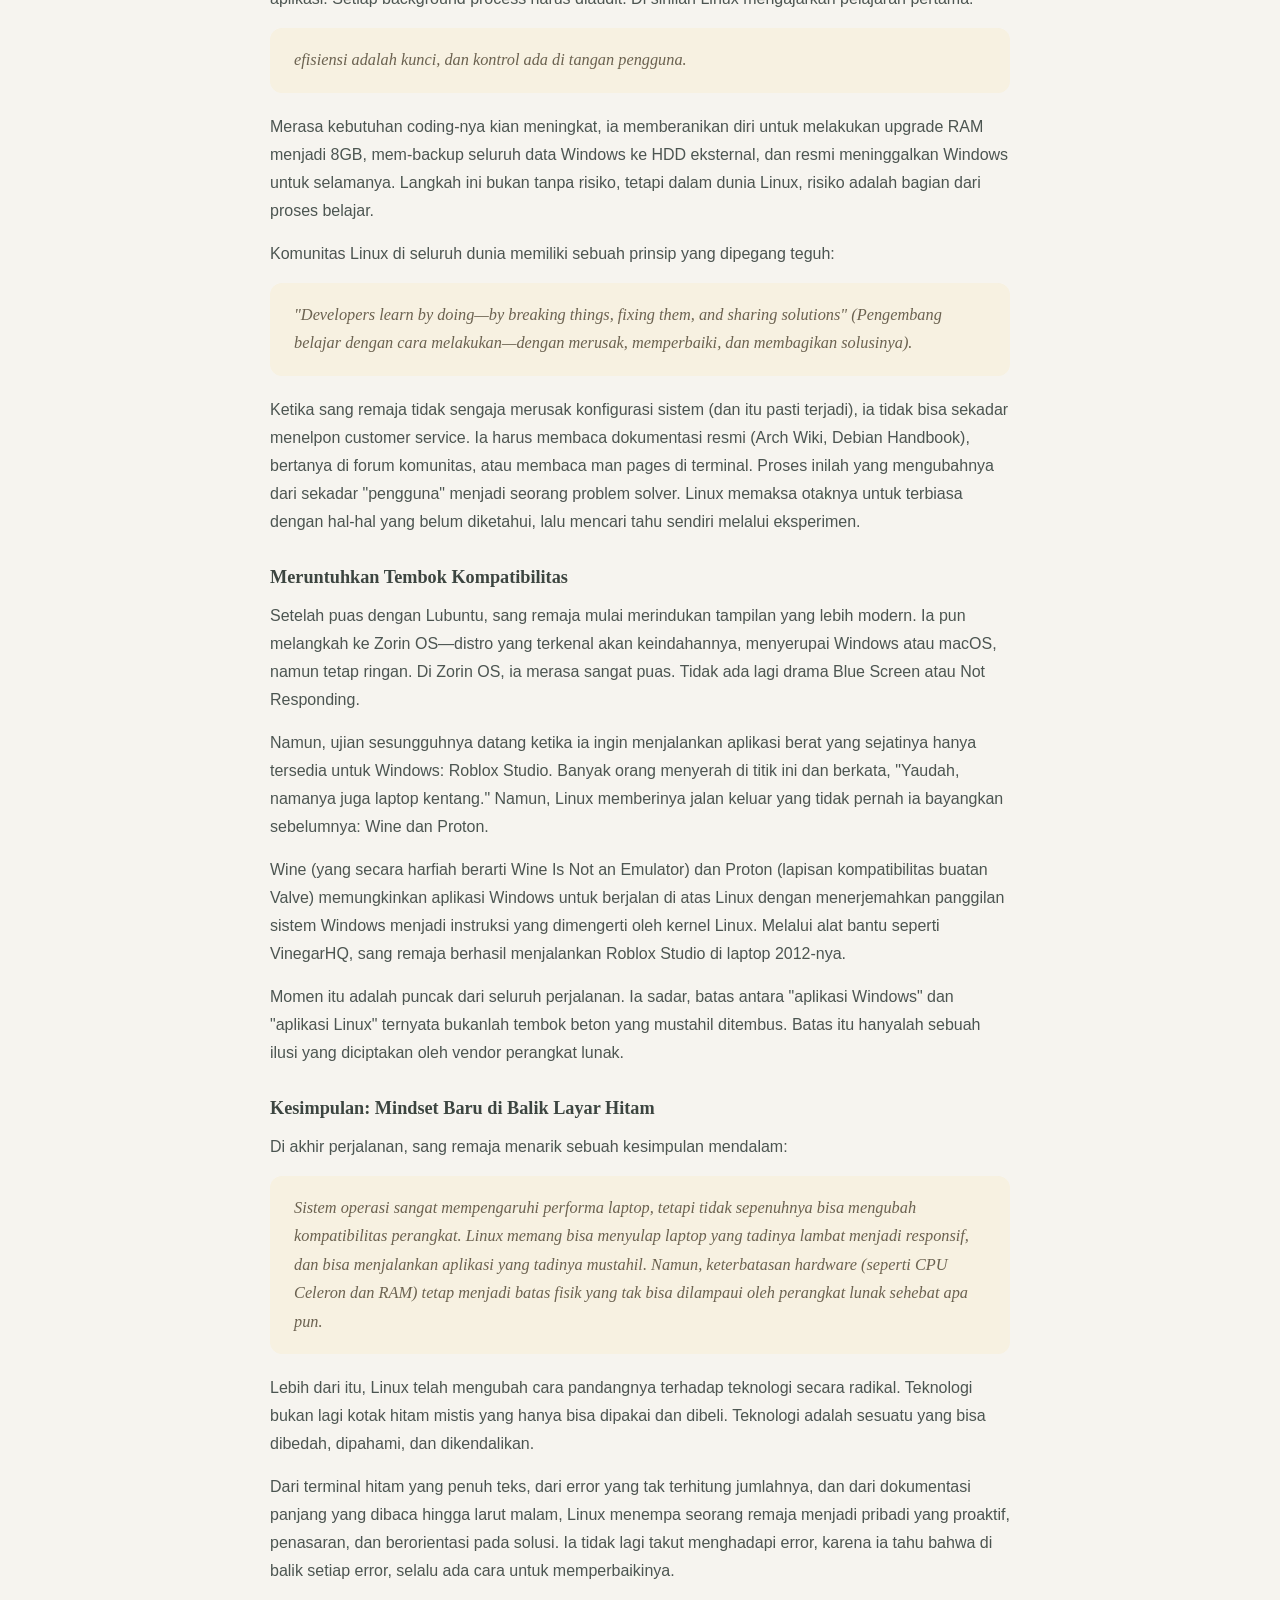
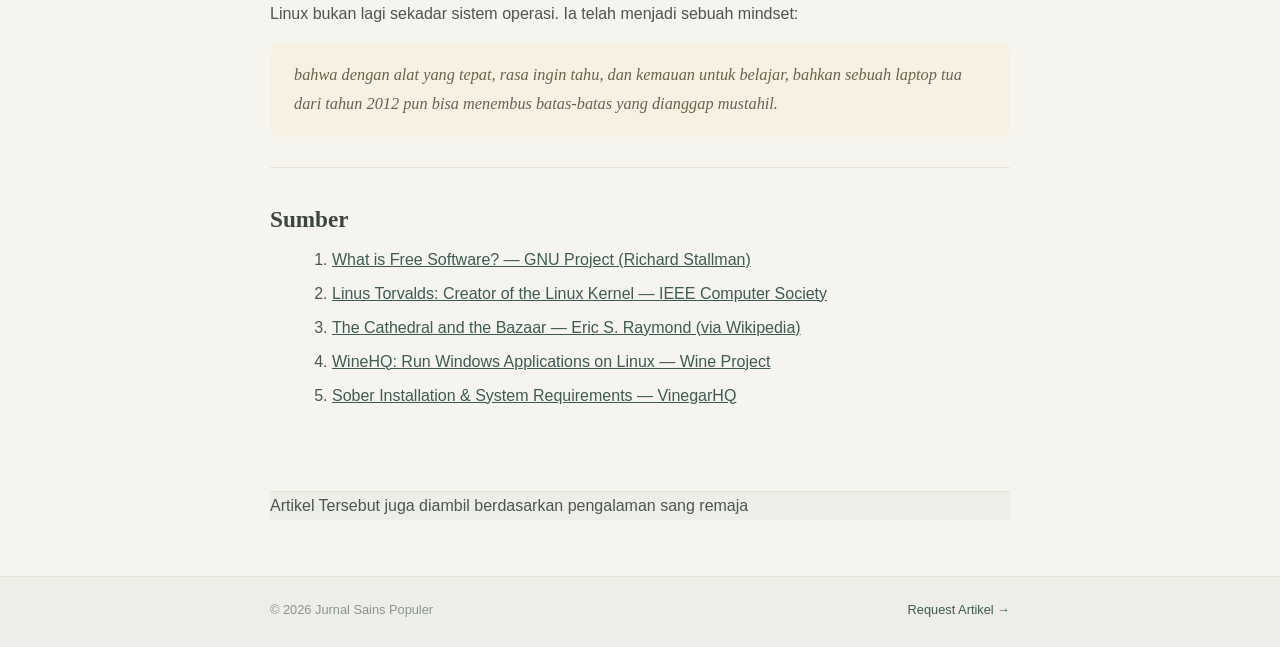
==== commit 6774d5f9: "update artikel.html" ====
--- a/artikel.html
+++ b/artikel.html
@@ -158,9 +158,9 @@
     </a>
   </li>
 </ol>
-<footer class="site-footer">Artikel Tersebut juga diambil berdasarkan pengalaman sang remaja</footer>
       </div>
     </article>
+    <footer class="site-footer">Artikel Tersebut juga diambil berdasarkan pengalaman sang remaja</footer>
   </main>
 
   <!-- ===== FOOTER (sama di semua halaman) ===== -->
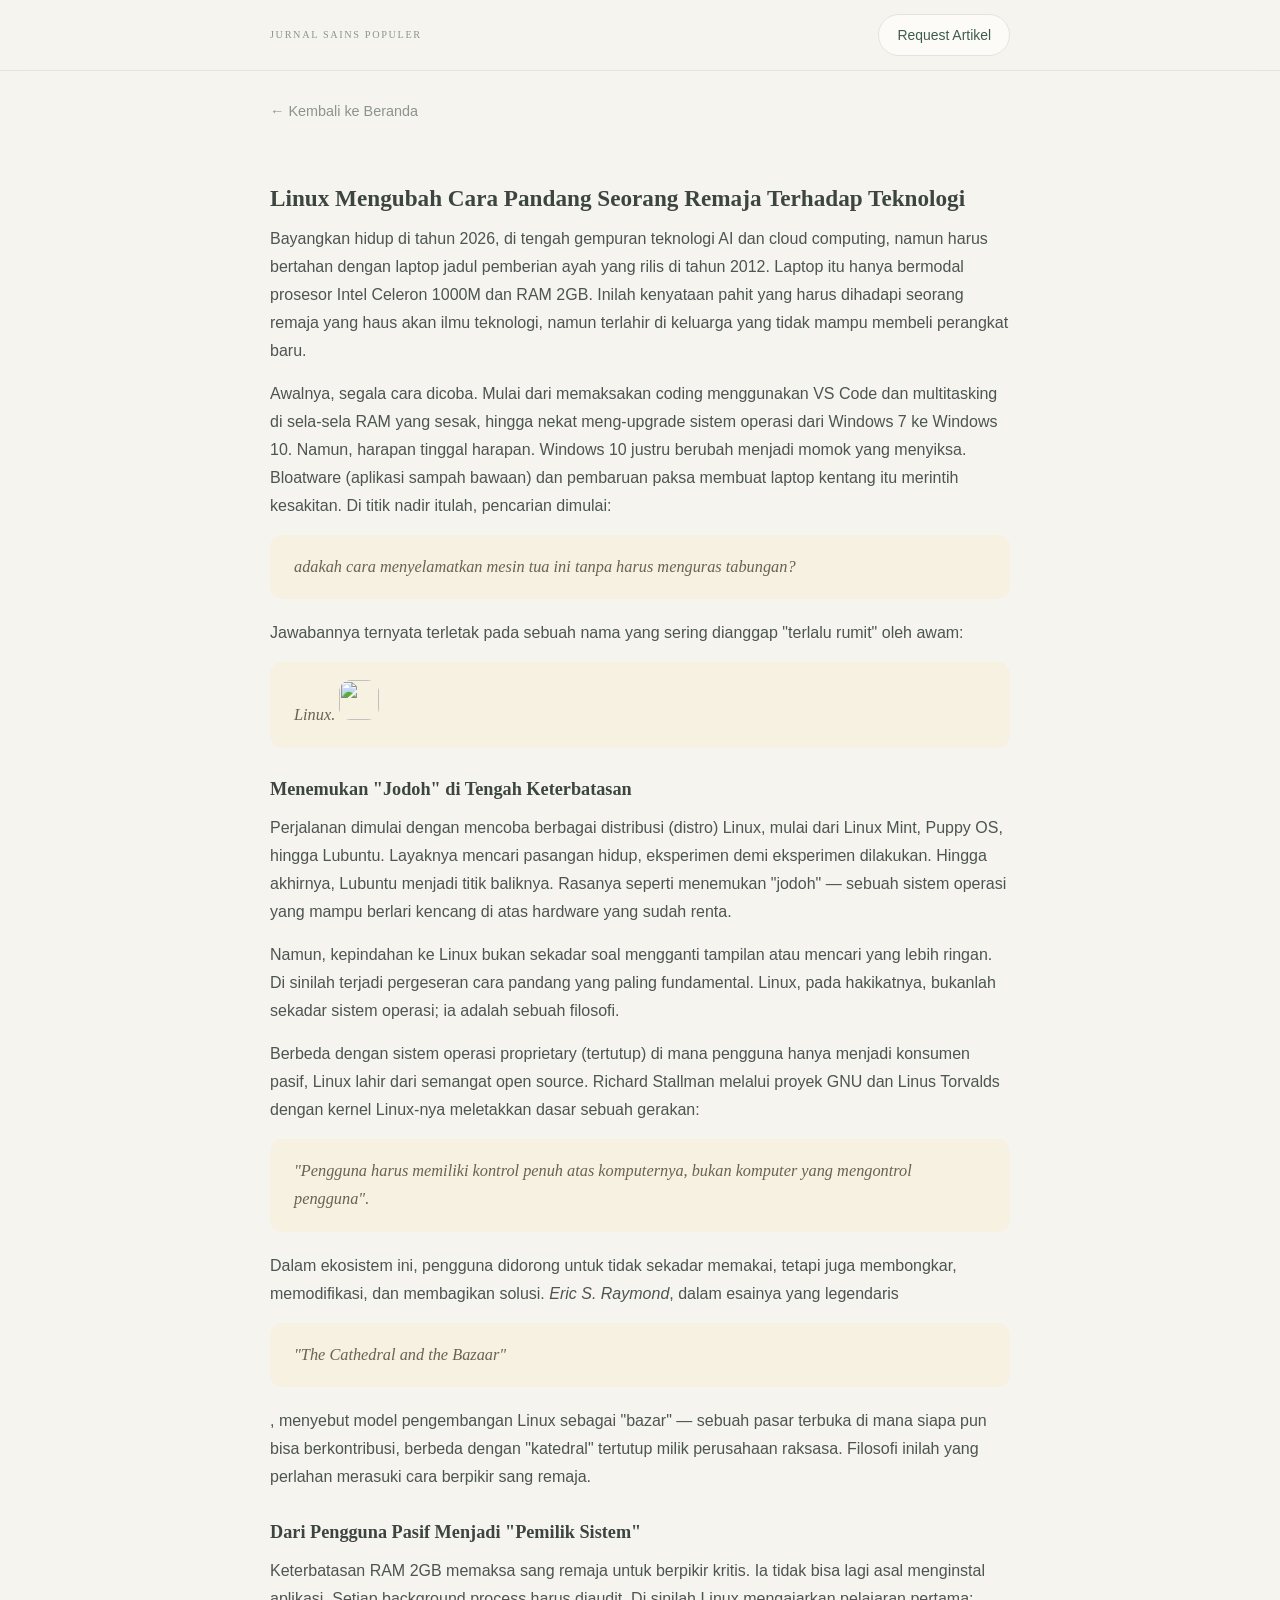
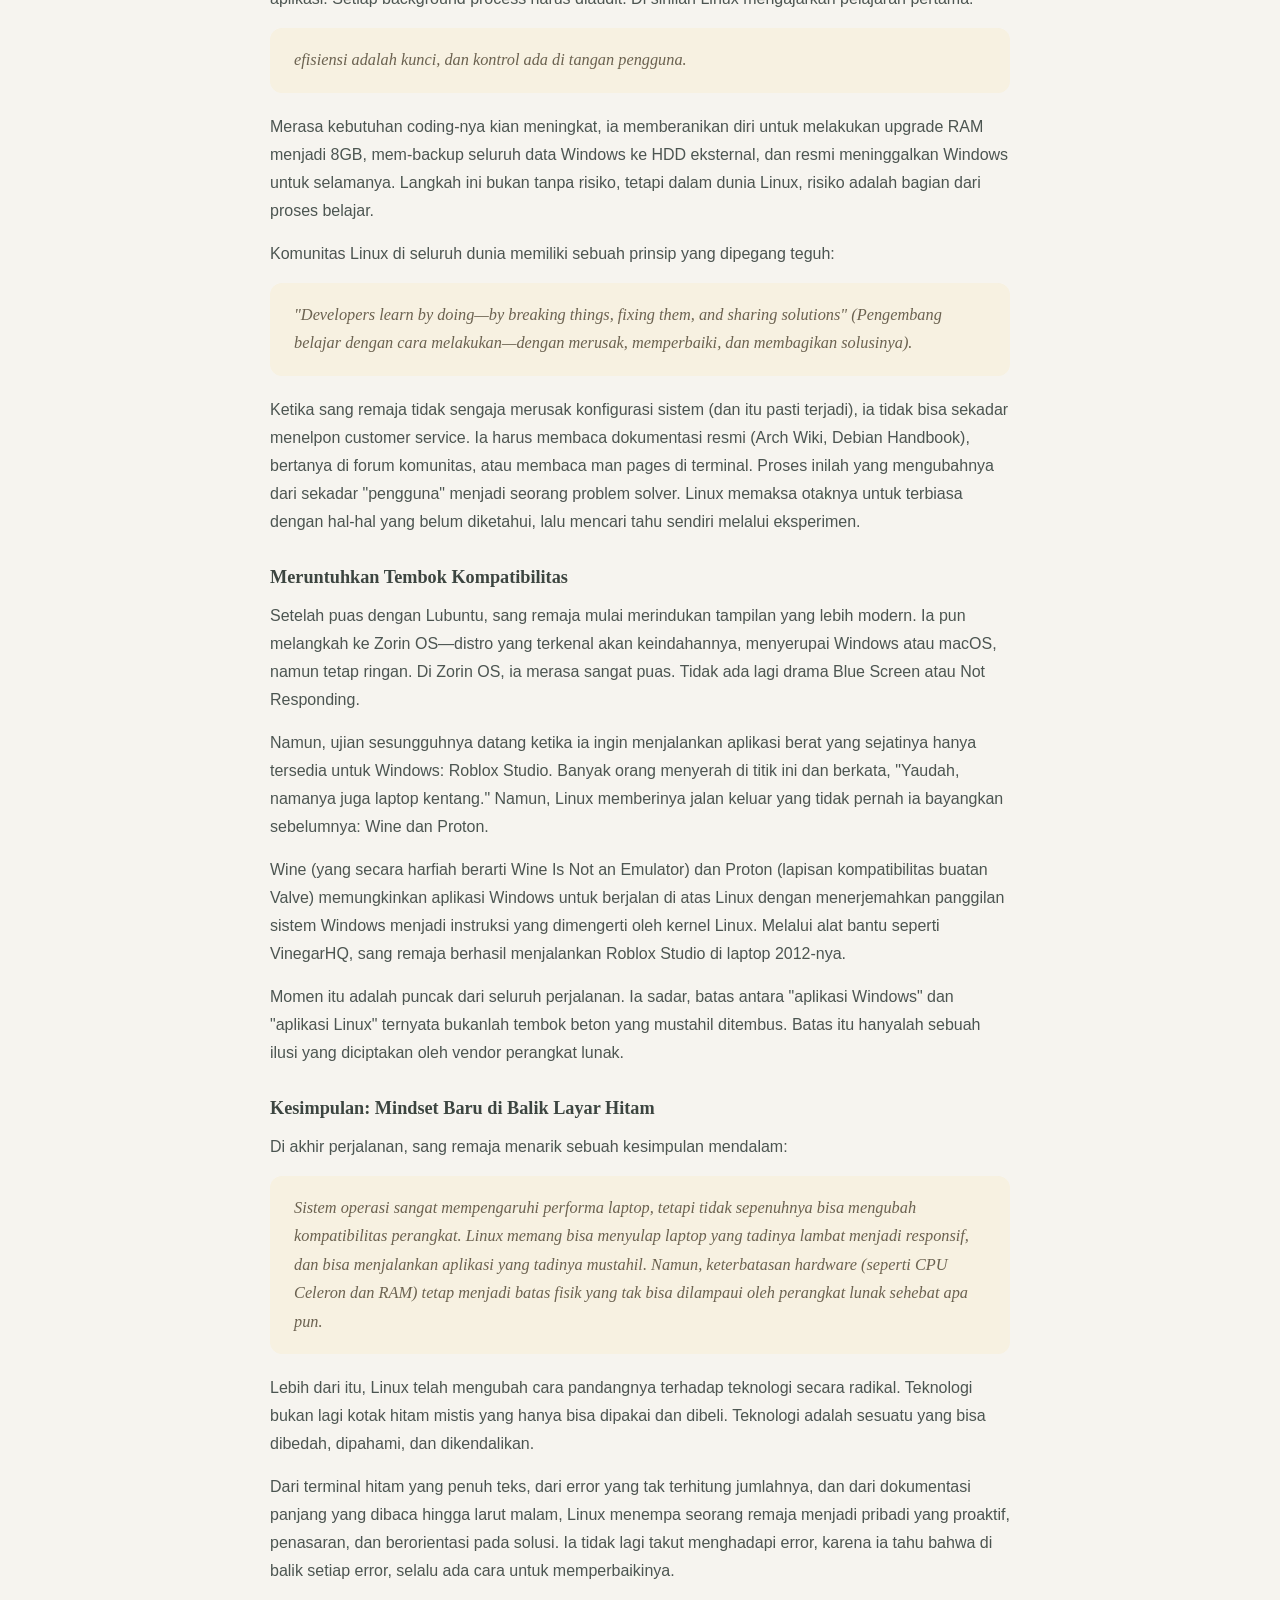
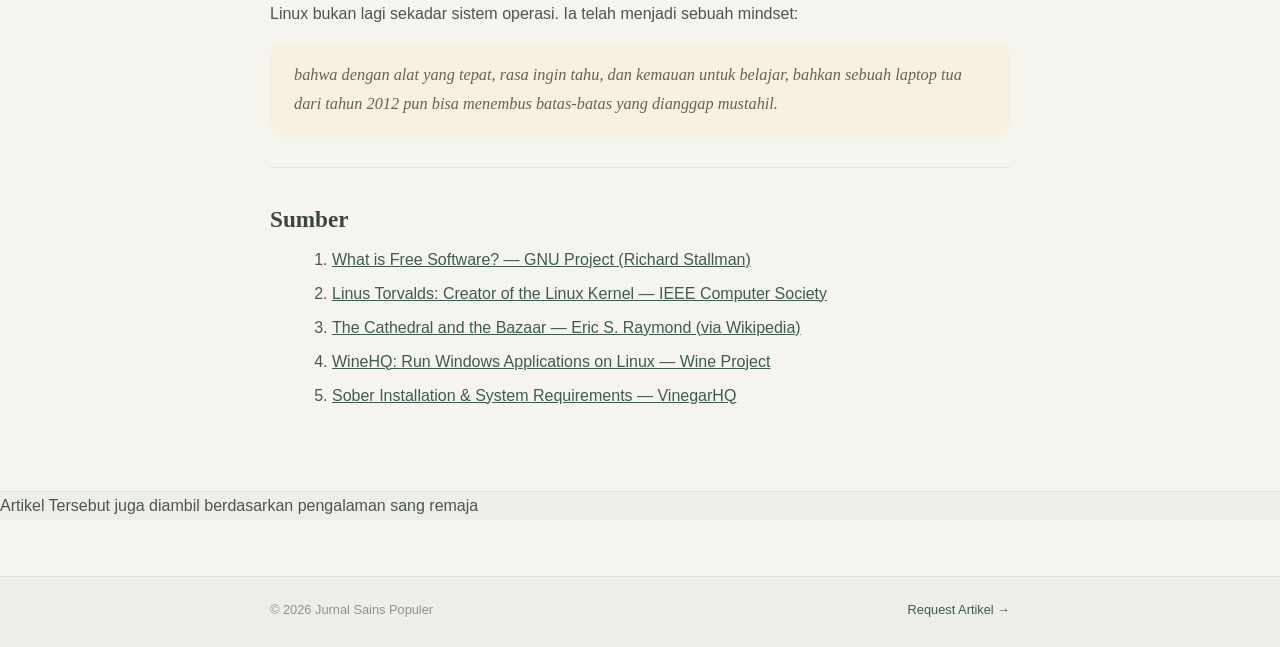
==== commit 4778f4e1: "update artikel.html" ====
--- a/artikel.html
+++ b/artikel.html
@@ -160,9 +160,8 @@
 </ol>
       </div>
     </article>
-    <footer class="site-footer">Artikel Tersebut juga diambil berdasarkan pengalaman sang remaja</footer>
   </main>
-
+<footer class="site-footer">Artikel Tersebut juga diambil berdasarkan pengalaman sang remaja</footer>
   <!-- ===== FOOTER (sama di semua halaman) ===== -->
   <footer class="site-footer">
     <div class="wrap footer-bottom">
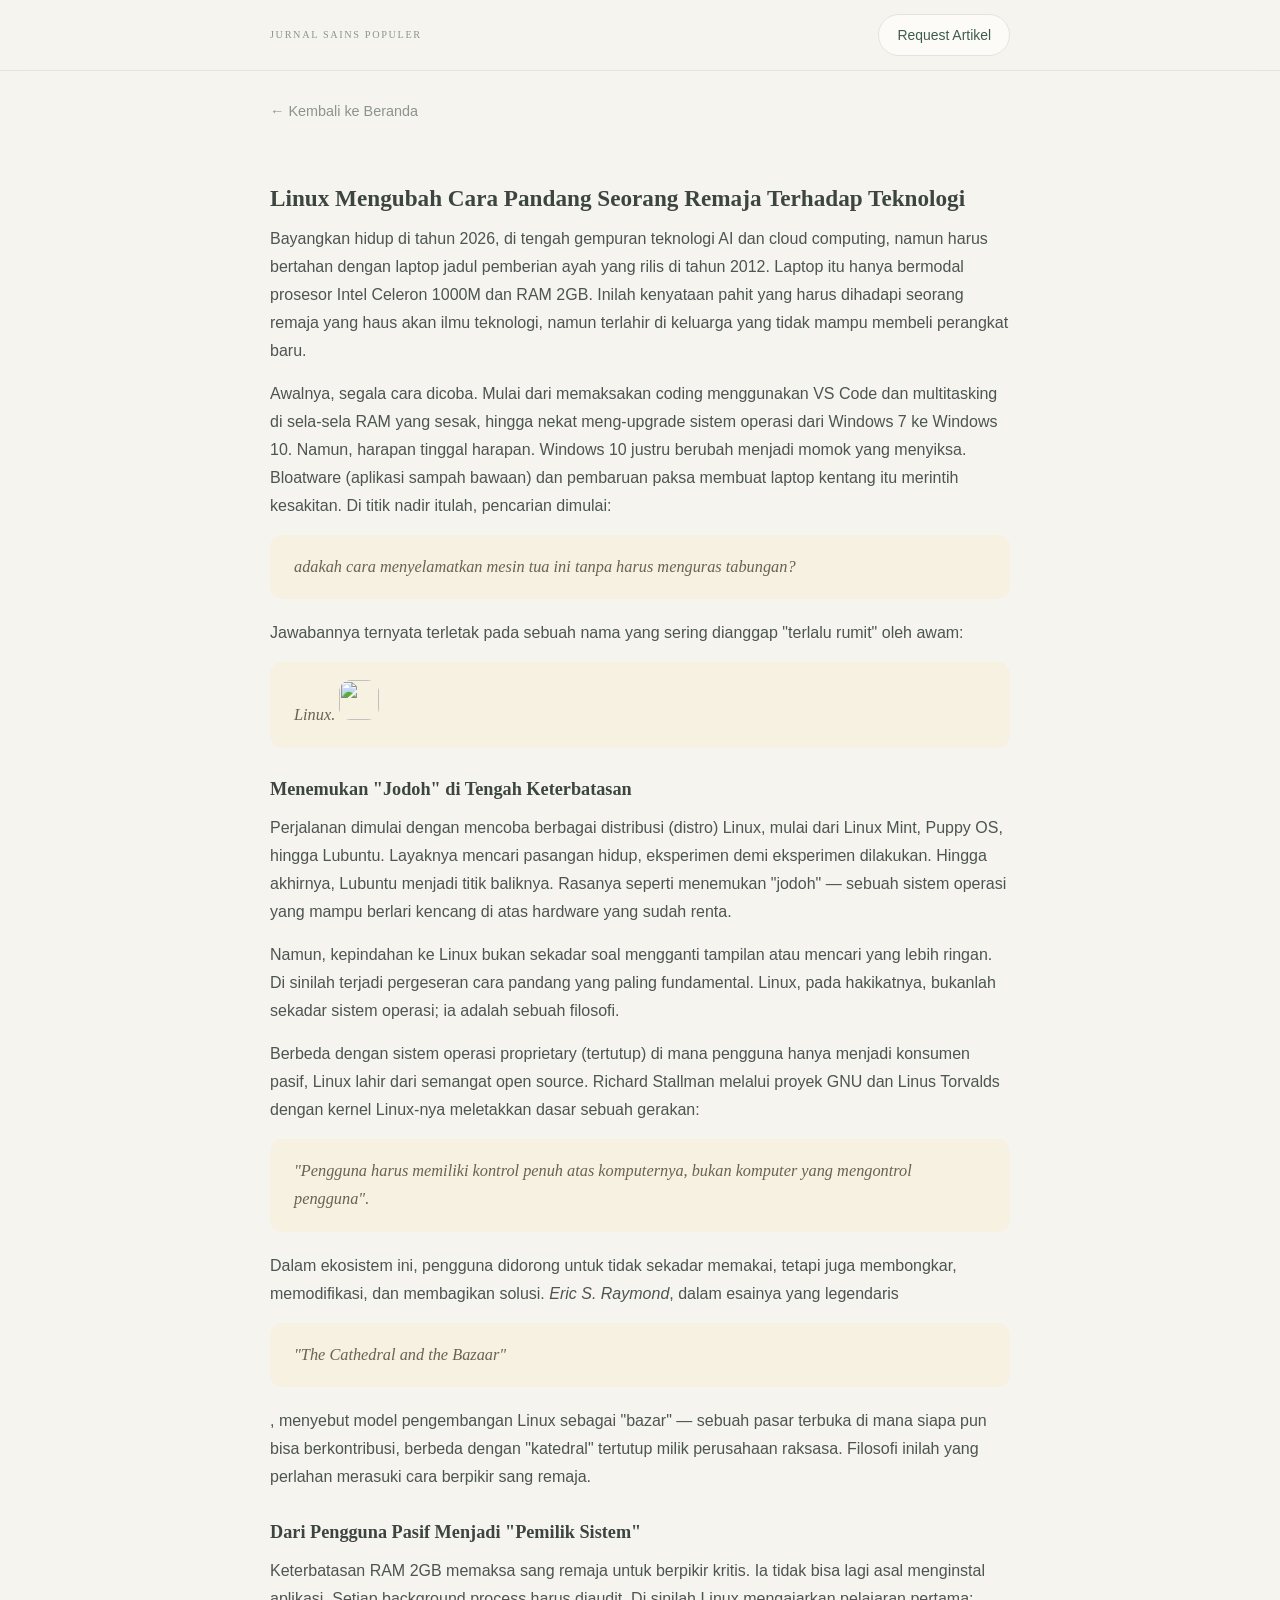
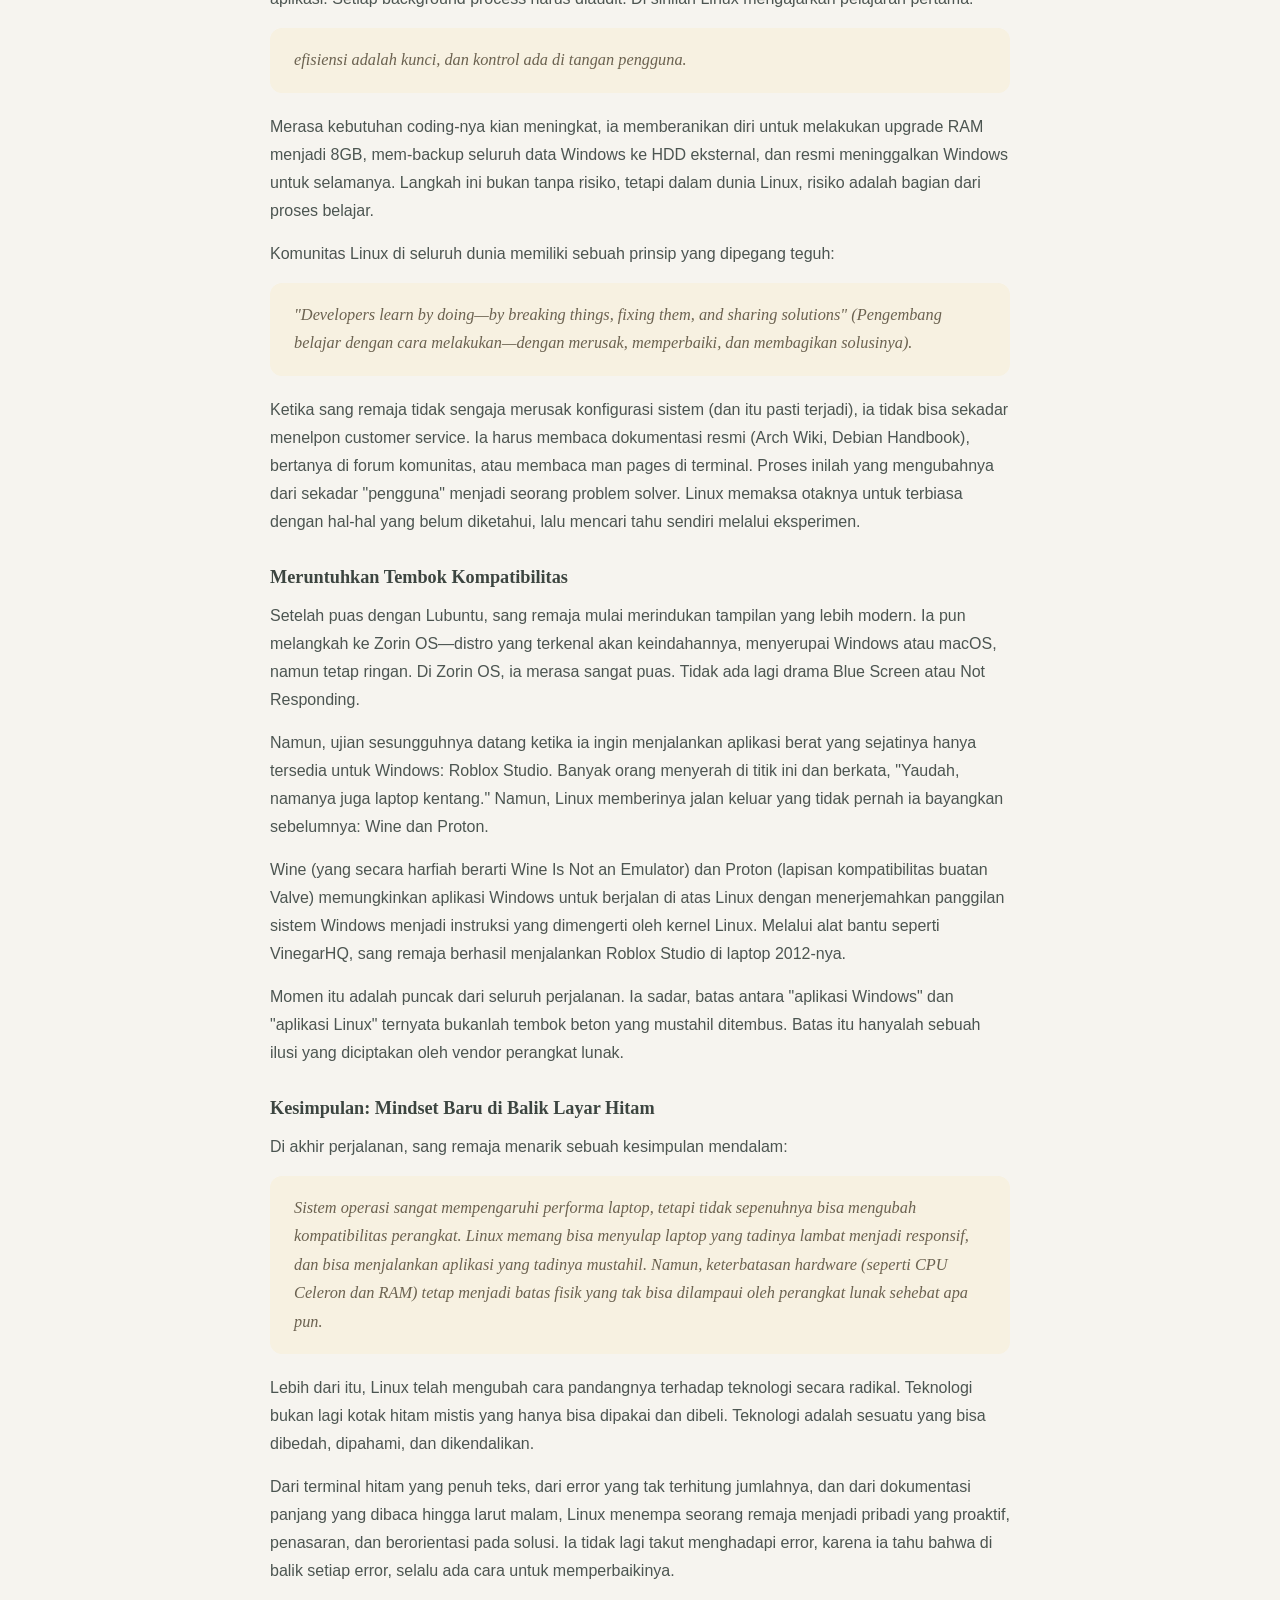
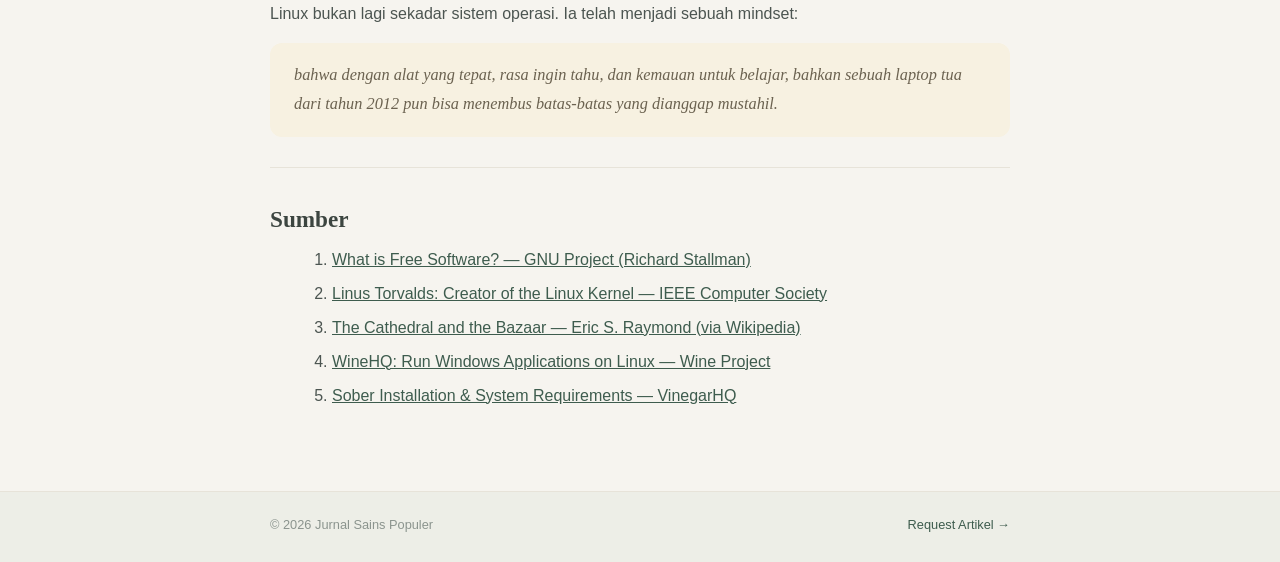
==== commit b643d799: "update artikel.html" ====
--- a/artikel.html
+++ b/artikel.html
@@ -161,7 +161,6 @@
       </div>
     </article>
   </main>
-<footer class="site-footer">Artikel Tersebut juga diambil berdasarkan pengalaman sang remaja</footer>
   <!-- ===== FOOTER (sama di semua halaman) ===== -->
   <footer class="site-footer">
     <div class="wrap footer-bottom">
